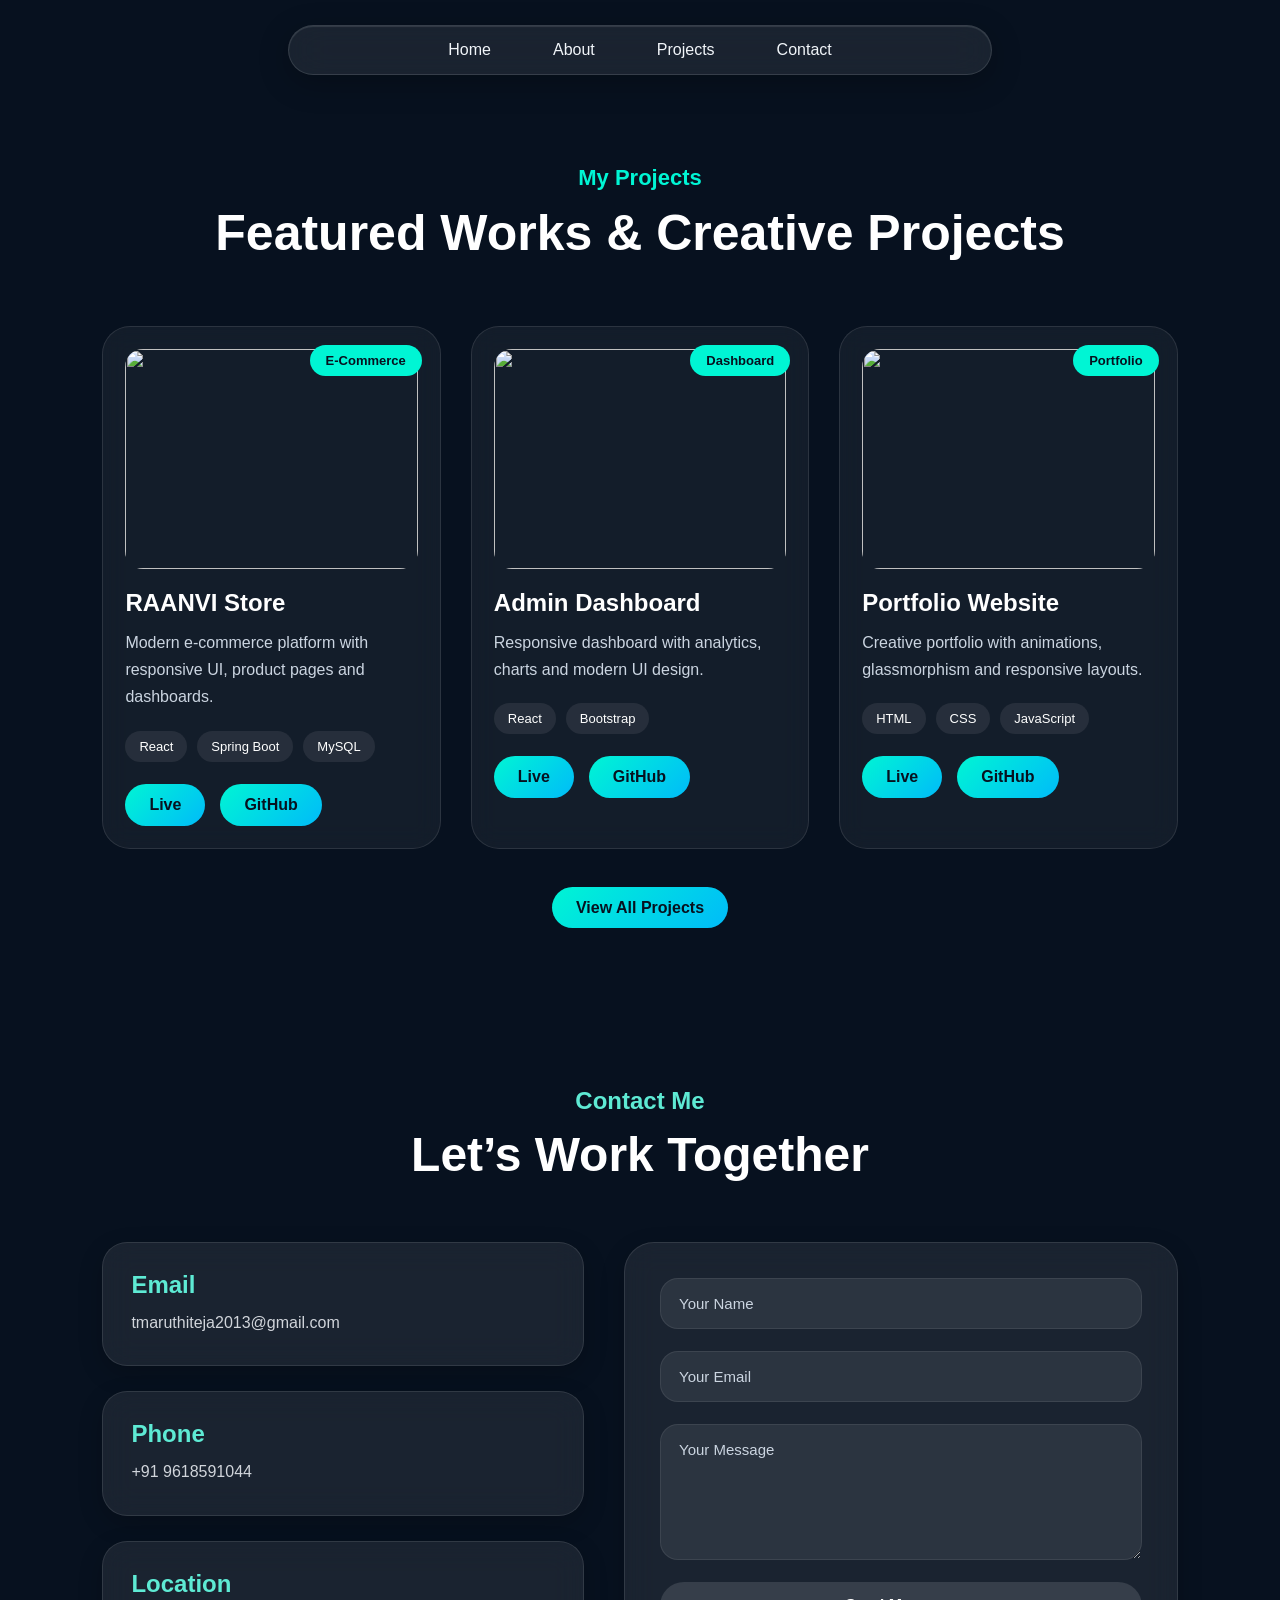
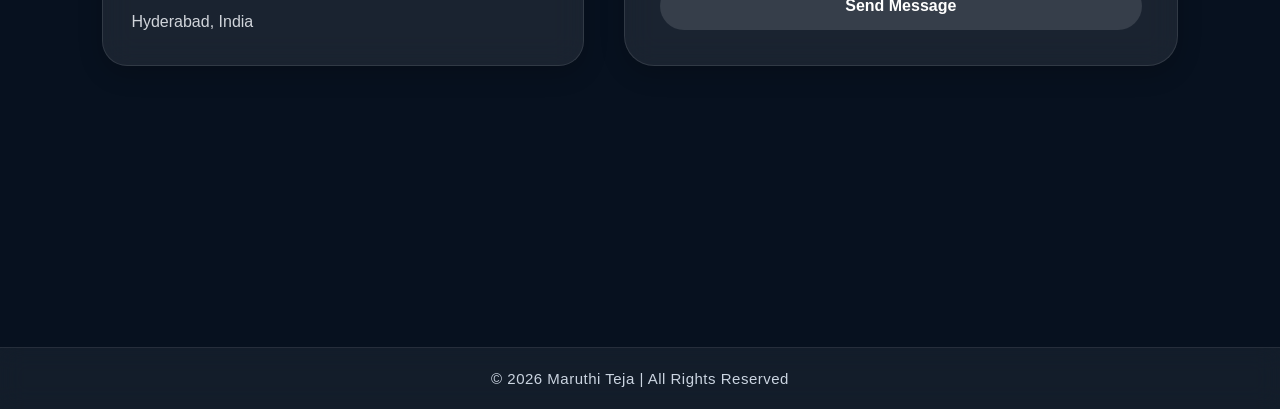
==== projects.html @ 47a4fdb2 "Update latest changes" ====
<!DOCTYPE html>
<html lang="en">
<head>
  <meta charset="UTF-8">
  <meta name="viewport" content="width=device-width, initial-scale=1.0">
  <title>Creative Home Page</title>

<link rel="stylesheet" href="styles/index.css">
 <link rel="stylesheet" href="styles/navbar.css">

<link rel="stylesheet" href="styles/projects.css">
<link rel="stylesheet" href="styles/contact.css">
<link rel="stylesheet" href="styles/footer.css">
 
    <link rel="stylesheet"
    href="https://cdnjs.cloudflare.com/ajax/libs/font-awesome/6.5.1/css/all.min.css">

</head>


<body>

    <header>
        <nav>
          <ul>
            <li><a href="index.html">Home</a></li>

            <li><a href="index.html#about">About</a></li>
            
            <li><a href="projects.html">Projects</a></li>
            
            <li><a href="index.html#contact">Contact</a></li>
          </ul>
        </nav>
      </header>
    
    
      
  
  <!-- ABOUT SECTION -->


<!-- PROJECTS SECTION -->

<section class="projects" id="projects">

  <div class="project-title">

    <h4>My Projects</h4>

    <h2>Featured Works & Creative Projects</h2>

  </div>

  <div class="project-container">

    <!-- PROJECT 1 -->
    <div class="project-card">

      <div class="tag">E-Commerce</div>

      <img src="images/project1.jpg" alt="">

      <h3>RAANVI Store</h3>

      <p>
        Modern e-commerce platform with responsive UI,
        product pages and dashboards.
      </p>

      <div class="tech">
        <span>React</span>
        <span>Spring Boot</span>
        <span>MySQL</span>
      </div>

      <div class="project-btns">
        <a href="#">Live</a>
        <a href="#">GitHub</a>
      </div>

    </div>

    <!-- PROJECT 2 -->
    <div class="project-card">

      <div class="tag">Dashboard</div>

      <img src="images/project2.jpg" alt="">

      <h3>Admin Dashboard</h3>

      <p>
        Responsive dashboard with analytics,
        charts and modern UI design.
      </p>

      <div class="tech">
        <span>React</span>
        <span>Bootstrap</span>
      </div>

      <div class="project-btns">
        <a href="#">Live</a>
        <a href="#">GitHub</a>
      </div>

    </div>

    <!-- PROJECT 3 -->
    <div class="project-card">

      <div class="tag">Portfolio</div>

      <img src="images/project3.jpg" alt="">

      <h3>Portfolio Website</h3>

      <p>
        Creative portfolio with animations,
        glassmorphism and responsive layouts.
      </p>

      <div class="tech">
        <span>HTML</span>
        <span>CSS</span>
        <span>JavaScript</span>
      </div>

      <div class="project-btns">
        <a href="#">Live</a>
        <a href="#">GitHub</a>
      </div>

    </div>

  </div>

  <!-- VIEW ALL BUTTON -->
  <div class="more-btn">
    <a href="projects.html">View All Projects</a>
  </div>

</section>
  <!-- CONTACT SECTION -->

<section class="contact">

    <div class="contact-title">
  
      <h4>Contact Me</h4>
  
      <h2>
        Let’s Work Together
      </h2>
  
    </div>
  
    <div class="contact-container">
  
      <!-- LEFT SIDE -->
  
      <div class="contact-info">
  
        <div class="info-box">
          <h3>Email</h3>
          <p>tmaruthiteja2013@gmail.com</p>
        </div>
  
        <div class="info-box">
          <h3>Phone</h3>
          <p>+91 9618591044</p>
        </div>
  
        <div class="info-box">
          <h3>Location</h3>
          <p>Hyderabad, India</p>
        </div>
  
      </div>
  
      <!-- FORM -->
  
      <form class="contact-form">
  
        <input type="text" placeholder="Your Name" required>
  
        <input type="email" placeholder="Your Email" required>
  
        <textarea rows="6" placeholder="Your Message"></textarea>
  
        <button type="submit">Send Message</button>
  
      </form>
  
    </div>
  
  </section>
  <!-- FOOTER -->

<footer>

    <p>
      © 2026 Maruthi Teja | All Rights Reserved
    </p>
 
  </footer>
</body>
</html>
---- styles/index.css ----
*{
  margin:0;
  padding:0;
  box-sizing:border-box;
  font-family:Poppins,sans-serif;
}

body{
  background:#07111f;
  color:#fff;
  overflow-x:hidden;
}

/* HOME */
.home{
  min-height:100vh;
  display:flex;
  align-items:center;
  justify-content:space-between;
  gap:70px;
  padding:70px 8%;
  position:relative;
}

/* BACKGROUND GLOW */
.home::before,
.home::after{
  content:'';
  position:absolute;
  border-radius:50%;
  filter:blur(120px);
  z-index:-1;
}

.home::before{
  width:260px;
  height:260px;
  background:#00f5d4;
  top:0;
  left:0;
  opacity:.25;
}

.home::after{
  width:300px;
  height:300px;
  background:#00bbf9;
  right:0;
  bottom:0;
  opacity:.2;
}

/* CONTENT */
.content{
  flex:1;
  animation:left 1s ease;
}

.content h3{
  color:#00f5d4;
  font-size:24px;
  margin-bottom:10px;
  letter-spacing:2px;
}

.content h1{
  font-size:78px;
  line-height:1;
  margin-bottom:15px;
}

.content h2{
  font-size:34px;
  color:#8ec5ff;
  margin-bottom:22px;
}

.content p{
  max-width:560px;
  color:#cbd5e1;
  line-height:1.9;
  margin-bottom:35px;
}

/* DETAILS */
.details{
  display:grid;
  grid-template-columns:repeat(2,1fr);
  gap:18px;
  max-width:600px;
  margin-bottom:35px;
}

.box{
  padding:20px;
  border-radius:22px;
  background:rgba(255,255,255,.06);
  border:1px solid rgba(255,255,255,.1);
  backdrop-filter:blur(14px);
  transition:.4s;
  animation:up 1s ease;
}

.box:hover{
  transform:translateY(-8px) scale(1.03);
  box-shadow:0 12px 30px rgba(0,245,212,.18);
}

.box h4{
  color:#00f5d4;
  margin-bottom:8px;
  font-size:18px;
}

.box span{
  color:#d1d5db;
  font-size:14px;
  line-height:1.7;
}

/* BUTTONS */
.buttons{
  display:flex;
  gap:20px;
  margin-bottom:35px;
}

.buttons a{
  text-decoration:none;
  padding:14px 32px;
  border-radius:50px;
  font-weight:600;
  transition:.4s;
}

.buttons a:first-child{
  background:linear-gradient(135deg,#00f5d4,#00bbf9);
  color:#07111f;
}

.buttons a:last-child{
  border:1px solid rgba(255,255,255,.2);
  color:#fff;
  background:rgba(255,255,255,.05);
}

.buttons a:hover{
  transform:translateY(-6px) scale(1.05);
  box-shadow:0 12px 25px rgba(0,245,212,.25);
}

/* SOCIALS */
.socials{
  display:flex;
  gap:16px;
}

.socials a{
  width:52px;
  height:52px;
  border-radius:50%;
  display:flex;
  align-items:center;
  justify-content:center;
  text-decoration:none;
  color:#fff;
  font-size:18px;
  background:rgba(255,255,255,.06);
  border:1px solid rgba(255,255,255,.1);
  transition:.4s;
}

.socials a:hover{
  background:#00f5d4;
  color:#07111f;
  transform:translateY(-6px) rotate(8deg);
}

/* IMAGE */
.image{
  flex:1;
  display:flex;
  justify-content:center;
  align-items:center;
  position:relative;
  animation:right 1s ease;
}

.image::before{
  content:'';
  position:absolute;
  width:420px;
  height:420px;
  background:linear-gradient(135deg,#00f5d4,#00bbf9);
  border-radius:50%;
  filter:blur(90px);
  opacity:.25;
  animation:pulse 4s infinite;
}

.image img{
  width:380px;
  height:380px;
  object-fit:cover;
  border-radius:50%;
  position:relative;
  z-index:1;

  padding:10px;
  border:5px solid rgba(255,255,255,.12);

  background:rgba(255,255,255,.05);
  backdrop-filter:blur(12px);

  box-shadow:
  0 0 25px rgba(0,245,212,.25),
  0 0 60px rgba(0,187,249,.18);

  animation:float 4s ease-in-out infinite;
}


/* ANIMATIONS */
@keyframes float{
  50%{
    transform:translateY(-18px);
  }
}

@keyframes pulse{
  50%{
    transform:scale(1.08);
  }
}

@keyframes left{
  from{
    opacity:0;
    transform:translateX(-60px);
  }
  to{
    opacity:1;
    transform:translateX(0);
  }
}

@keyframes right{
  from{
    opacity:0;
    transform:translateX(60px);
  }
  to{
    opacity:1;
    transform:translateX(0);
  }
}

@keyframes up{
  from{
    opacity:0;
    transform:translateY(30px);
  }
  to{
    opacity:1;
    transform:translateY(0);
  }
}

/* MOBILE */
@media(max-width:900px){

  .home{
    flex-direction:column-reverse;
    text-align:center;
    padding:50px 6%;
    gap:40px;
  }

  .content h1{
    font-size:50px;
  }

  .content h2{
    font-size:26px;
  }

  .content p{
    max-width:100%;
  }

  .details{
    grid-template-columns:1fr;
    margin:auto auto 35px;
  }

  .buttons,
  .socials{
    justify-content:center;
  }

  .image img{
    width:260px;
    height:260px;
  }

  .image::before{
    width:260px;
    height:260px;
  }
}
---- styles/navbar.css ----
/* styles/navbar.css */

header{
    width:55%;
    margin:25px auto 0;
    padding:15px 25px;
    border-radius:50px;
  
    background:rgba(255,255,255,0.08);
    backdrop-filter:blur(18px);
  
    border:1px solid rgba(255,255,255,0.12);
  
    box-shadow:
    0 8px 30px rgba(0,0,0,.25),
    inset 0 1px 1px rgba(255,255,255,.12);
  
    animation:topFade 1s ease;
  
    /* STICKY */
    position:sticky;
    top:15px;
    z-index:1000;
  }
  
  /* NAVBAR */
  
  nav ul{
    display:flex;
    justify-content:center;
    align-items:center;
    gap:18px;
    list-style:none;
    flex-wrap:nowrap;
  }
  
  nav ul li a{
    text-decoration:none;
    color:#f1f5f9;
    padding:10px 22px;
    border-radius:30px;
    font-size:16px;
    font-weight:500;
    position:relative;
    transition:.4s;
  }
  
  /* MIRROR HOVER */
  
  nav ul li a:hover{
    background:rgba(255,255,255,0.12);
    backdrop-filter:blur(10px);
    color:#5eead4;
    transform:translateY(-3px);
  
    box-shadow:
    0 5px 15px rgba(94,234,212,.18),
    inset 0 1px 1px rgba(255,255,255,.12);
  }
  
  /* SMOOTH ENTRY */
  
  @keyframes topFade{
    from{
      opacity:0;
      transform:translateY(-35px);
    }
    to{
      opacity:1;
      transform:translateY(0);
    }
  }
  
  /* MOBILE */
  
  @media(max-width:900px){
  
    header{
      width:95%;
      padding:12px 10px;
      top:10px;
    }
  
    nav ul{
      gap:6px;
    }
  
    nav ul li a{
      padding:8px 10px;
      font-size:13px;
    }
  
  }
---- styles/projects.css ----
.projects{
  padding:90px 8%;
}

.project-title{
  text-align:center;
  margin-bottom:60px;
}

.project-title h4{
  color:#00f5d4;
  font-size:22px;
  margin-bottom:10px;
}

.project-title h2{
  font-size:50px;
  line-height:1.3;
}

/* GRID */

.project-container{
  display:grid;
  grid-template-columns:repeat(auto-fit,minmax(320px,1fr));
  gap:30px;
}

/* CARD */

.project-card{
  background:rgba(255,255,255,.05);
  border:1px solid rgba(255,255,255,.1);
  border-radius:28px;
  overflow:hidden;
  padding:22px;
  backdrop-filter:blur(12px);
  transition:.4s;
  position:relative;
}

.project-card:hover{
  transform:translateY(-10px);
  box-shadow:0 15px 35px rgba(0,245,212,.15);
}

.project-card img{
  width:100%;
  height:220px;
  object-fit:cover;
  border-radius:18px;
  margin-bottom:20px;
}

.project-card h3{
  font-size:24px;
  margin-bottom:12px;
}

.project-card p{
  color:#cbd5e1;
  line-height:1.7;
  margin-bottom:20px;
}

/* TAG */

.tag{
  position:absolute;
  top:18px;
  right:18px;
  background:#00f5d4;
  color:#07111f;
  padding:8px 16px;
  border-radius:30px;
  font-size:13px;
  font-weight:600;
}

/* TECH */

.tech{
  display:flex;
  flex-wrap:wrap;
  gap:10px;
  margin-bottom:22px;
}

.tech span{
  padding:8px 14px;
  border-radius:30px;
  background:rgba(255,255,255,.08);
  font-size:13px;
}

/* BUTTONS */

.project-btns{
  display:flex;
  gap:15px;
}

.project-btns a,
.more-btn a{
  text-decoration:none;
  color:#07111f;
  background:linear-gradient(135deg,#00f5d4,#00bbf9);
  padding:12px 24px;
  border-radius:35px;
  font-weight:600;
  transition:.4s;
}

.project-btns a:hover,
.more-btn a:hover{
  transform:translateY(-5px);
}

.more-btn{
  text-align:center;
  margin-top:50px;
}

/* MOBILE */

@media(max-width:900px){

  .projects{
    padding:70px 6%;
  }

  .project-title h2{
    font-size:34px;
  }

  .project-container{
    grid-template-columns:1fr;
  }

}
---- styles/contact.css ----
/* CONTACT SECTION */

.contact{
    width:100%;
    min-height:100vh;
    padding:80px 8%;
    
  }
  
  /* TITLE */
  
  .contact-title{
    text-align:center;
    margin-bottom:60px;
  }
  
  .contact-title h4{
    color:#5eead4;
    font-size:24px;
    margin-bottom:12px;
  }
  
  .contact-title h2{
    font-size:48px;
  }
  
  /* CONTAINER */
  
  .contact-container{
    display:flex;
    justify-content:space-between;
    align-items:flex-start;
    gap:40px;
    flex-wrap:wrap;
  }
  
  /* LEFT SIDE */
  
  .contact-info{
    flex:1;
    display:flex;
    flex-direction:column;
    gap:25px;
  }
  
  .info-box{
    padding:28px;
    border-radius:25px;
  
    background:rgba(255,255,255,0.08);
    backdrop-filter:blur(15px);
  
    border:1px solid rgba(255,255,255,0.1);
  
    box-shadow:0 8px 25px rgba(0,0,0,.2);
  
    transition:.4s;
  }
  
  .info-box:hover{
    transform:translateY(-8px);
    background:rgba(255,255,255,0.12);
  }
  
  .info-box h3{
    color:#5eead4;
    font-size:24px;
    margin-bottom:10px;
  }
  
  .info-box p{
    color:#d1d5db;
    line-height:1.8;
  }
  
  /* FORM */
  
  .contact-form{
    flex:1;
    padding:35px;
    border-radius:30px;
  
    background:rgba(255,255,255,0.08);
    backdrop-filter:blur(15px);
  
    border:1px solid rgba(255,255,255,0.1);
  
    box-shadow:0 8px 25px rgba(0,0,0,.2);
  
    display:flex;
    flex-direction:column;
    gap:22px;
  }
  
  .contact-form input,
  .contact-form textarea{
    width:100%;
    padding:16px 18px;
    border:none;
    outline:none;
    border-radius:18px;
  
    background:rgba(255,255,255,0.08);
    color:white;
  
    border:1px solid rgba(255,255,255,0.08);
  
    font-size:15px;
  }
  
  .contact-form input::placeholder,
  .contact-form textarea::placeholder{
    color:#cbd5e1;
  }
  
  .contact-form button{
    border:none;
    outline:none;
    padding:15px;
    border-radius:40px;
    cursor:pointer;
  
    background:rgba(255,255,255,0.12);
    color:white;
  
    font-size:16px;
    font-weight:600;
  
    transition:.4s;
  }
  
  .contact-form button:hover{
    transform:translateY(-5px);
    background:rgba(255,255,255,0.2);
    box-shadow:0 10px 20px rgba(94,234,212,.2);
  }
  
  /* MOBILE */
  
  @media(max-width:900px){
  
    .contact{
      padding:70px 6%;
    }
  
    .contact-title h2{
      font-size:34px;
    }
  
    .contact-container{
      flex-direction:column;
    }
  
    .contact-form{
      width:100%;
    }
  
  }
---- styles/footer.css ----
footer{
  width:100%;
  padding:22px 10px;
  text-align:center;

  background:rgba(255,255,255,0.05);
  backdrop-filter:blur(12px);

  border-top:1px solid rgba(255,255,255,0.08);

  margin-top:40px;
}

footer p{
  color:#cbd5e1;
  font-size:15px;
  letter-spacing:.5px;
}

/* MOBILE */

@media(max-width:768px){

  footer{
    padding:18px 8px;
  }

  footer p{
    font-size:13px;
  }

}
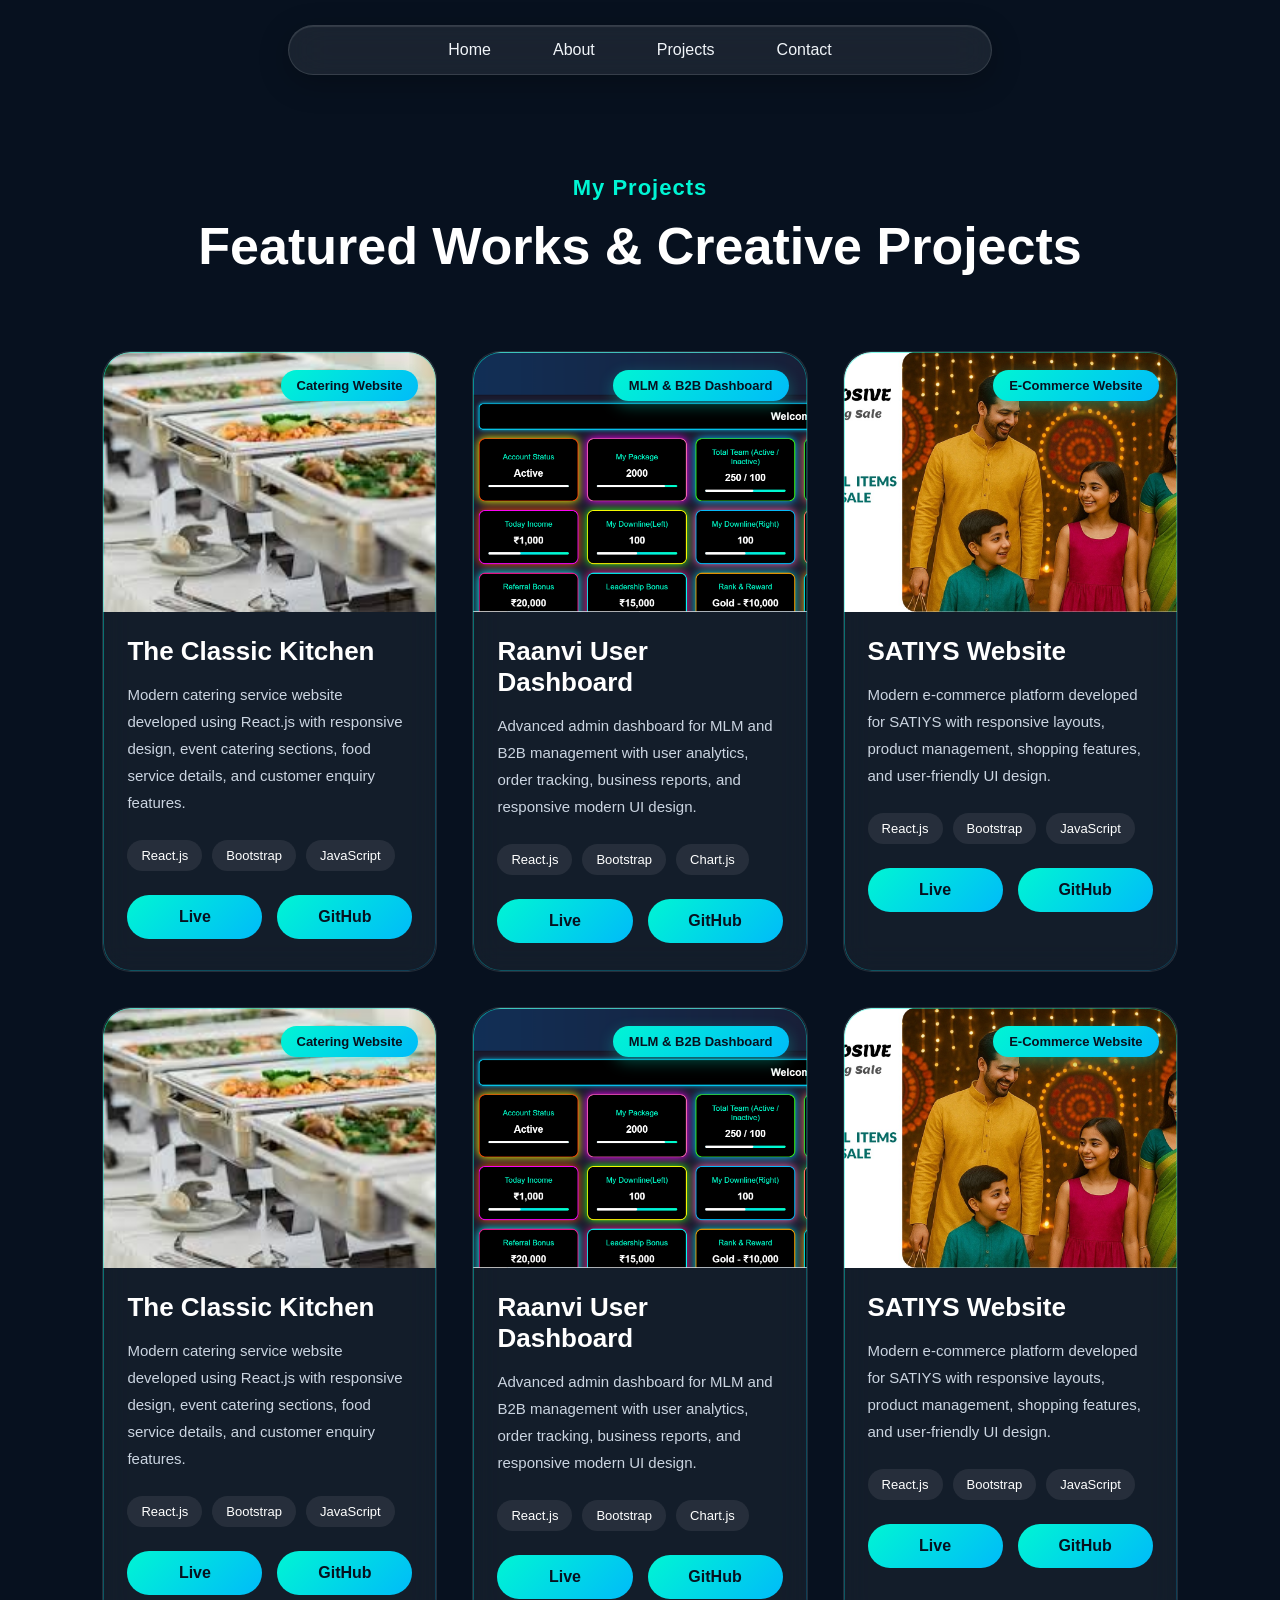
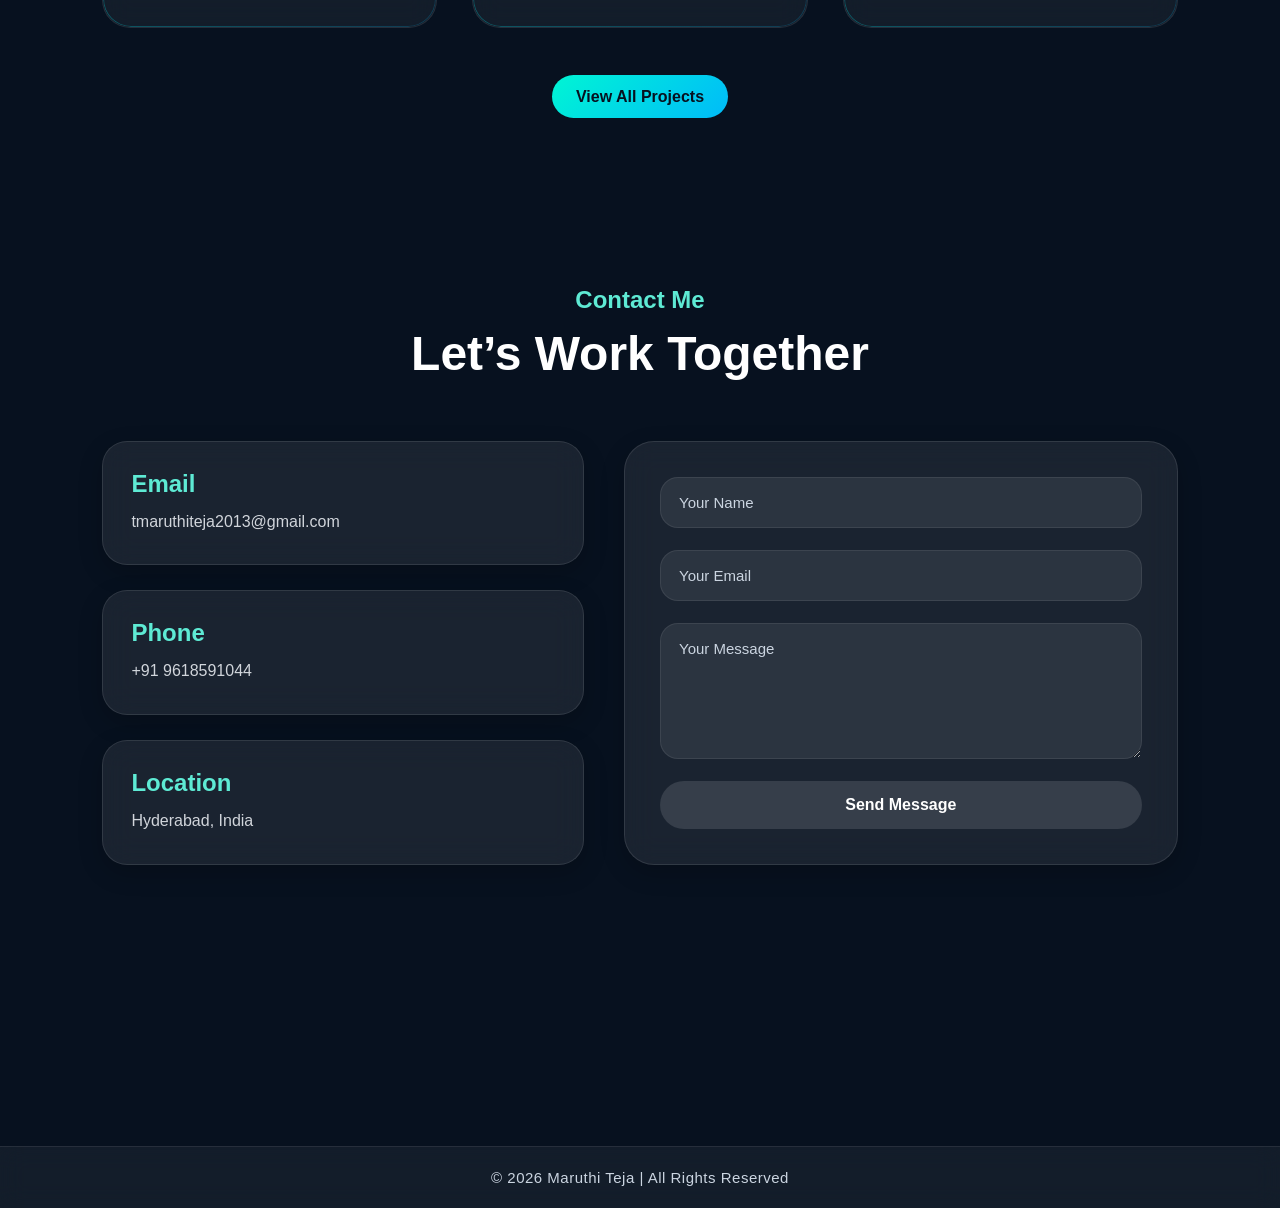
==== commit 9149df2e: "Update latest changes" ====
--- a/projects.html
+++ b/projects.html
@@ -14,7 +14,24 @@
  
     <link rel="stylesheet"
     href="https://cdnjs.cloudflare.com/ajax/libs/font-awesome/6.5.1/css/all.min.css">
-
+    <script>
+      function sendToWhatsApp(e){
+        e.preventDefault();
+      
+        let name = document.getElementById("name").value;
+        let email = document.getElementById("email").value;
+        let message = document.getElementById("message").value;
+      
+        let phoneNumber = "919618591044";
+      
+        let url = "https://wa.me/" + phoneNumber + "?text="
+        + "Name: " + encodeURIComponent(name) + "%0a"
+        + "Email: " + encodeURIComponent(email) + "%0a"
+        + "Message: " + encodeURIComponent(message);
+      
+        window.open(url, "_blank");
+      }
+      </script>
 </head>
 
 
@@ -55,84 +72,171 @@
   <div class="project-container">
 
     <!-- PROJECT 1 -->
-    <div class="project-card">
-
-      <div class="tag">E-Commerce</div>
-
-      <img src="images/project1.jpg" alt="">
-
-      <h3>RAANVI Store</h3>
-
-      <p>
-        Modern e-commerce platform with responsive UI,
-        product pages and dashboards.
-      </p>
-
-      <div class="tech">
-        <span>React</span>
-        <span>Spring Boot</span>
-        <span>MySQL</span>
-      </div>
-
-      <div class="project-btns">
-        <a href="#">Live</a>
-        <a href="#">GitHub</a>
-      </div>
-
-    </div>
+<div class="project-card">
+
+  <div class="tag">Catering Website</div>
+
+  <img src="images/catering.jfif" alt="The Classic Kitchen Website">
+
+  <h3>The Classic Kitchen</h3>
+
+  <p>
+    Modern catering service website developed using React.js
+    with responsive design, event catering sections,
+    food service details, and customer enquiry features.
+  </p>
+
+  <div class="tech">
+    <span>React.js</span>
+    <span>Bootstrap</span>
+    <span>JavaScript</span>
+  </div>
+
+  <div class="project-btns">
+    <a href="https://tckitchen.in" target="_blank">Live</a>
+    <a href="https://github.com/tejagithub-02/classic-kitchen">GitHub</a>
+  </div>
+
+</div>
 
     <!-- PROJECT 2 -->
     <div class="project-card">
 
-      <div class="tag">Dashboard</div>
-
-      <img src="images/project2.jpg" alt="">
-
-      <h3>Admin Dashboard</h3>
-
+      <div class="tag">MLM & B2B Dashboard</div>
+    
+      <img src="images/raanvi.png" alt="Raanvi User Dashboard">
+    
+      <h3>Raanvi User Dashboard</h3>
+    
       <p>
-        Responsive dashboard with analytics,
-        charts and modern UI design.
+        Advanced admin dashboard for MLM and B2B management
+        with user analytics, order tracking, business reports,
+        and responsive modern UI design.
       </p>
-
+    
       <div class="tech">
-        <span>React</span>
+        <span>React.js</span>
         <span>Bootstrap</span>
-      </div>
-
+        <span>Chart.js</span>
+      </div>
+    
       <div class="project-btns">
-        <a href="#">Live</a>
-        <a href="#">GitHub</a>
-      </div>
-
+        <a href="https://raanvi-user.vercel.app/" target="_blank">Live</a>
+        <a href="https://github.com/tejagithub-02/raanvi-user">GitHub</a>
+      </div>
+    
     </div>
 
     <!-- PROJECT 3 -->
     <div class="project-card">
 
-      <div class="tag">Portfolio</div>
-
-      <img src="images/project3.jpg" alt="">
-
-      <h3>Portfolio Website</h3>
-
+      <div class="tag">E-Commerce Website</div>
+    
+      <img src="images/satiys.jpg" alt="SATIYS E-Commerce Website">
+    
+      <h3>SATIYS Website</h3>
+    
       <p>
-        Creative portfolio with animations,
-        glassmorphism and responsive layouts.
+        Modern e-commerce platform developed for SATIYS
+        with responsive layouts, product management,
+        shopping features, and user-friendly UI design.
       </p>
-
+    
       <div class="tech">
-        <span>HTML</span>
-        <span>CSS</span>
+        <span>React.js</span>
+        <span>Bootstrap</span>
         <span>JavaScript</span>
       </div>
-
+    
       <div class="project-btns">
-        <a href="#">Live</a>
-        <a href="#">GitHub</a>
-      </div>
-
-    </div>
+        <a href="https://satiys-landing.vercel.app/" target="_blank">Live</a>
+        <a href="https://github.com/tejagithub-02/satiys-landing">GitHub</a>
+      </div>
+    
+    </div>
+
+    <div class="project-card">
+
+      <div class="tag">Catering Website</div>
+    
+      <img src="images/catering.jfif" alt="The Classic Kitchen Website">
+    
+      <h3>The Classic Kitchen</h3>
+    
+      <p>
+        Modern catering service website developed using React.js
+        with responsive design, event catering sections,
+        food service details, and customer enquiry features.
+      </p>
+    
+      <div class="tech">
+        <span>React.js</span>
+        <span>Bootstrap</span>
+        <span>JavaScript</span>
+      </div>
+    
+      <div class="project-btns">
+        <a href="https://tckitchen.in" target="_blank">Live</a>
+        <a href="https://github.com/tejagithub-02/classic-kitchen">GitHub</a>
+      </div>
+    
+    </div>
+    
+        <!-- PROJECT 2 -->
+        <div class="project-card">
+    
+          <div class="tag">MLM & B2B Dashboard</div>
+        
+          <img src="images/raanvi.png" alt="Raanvi User Dashboard">
+        
+          <h3>Raanvi User Dashboard</h3>
+        
+          <p>
+            Advanced admin dashboard for MLM and B2B management
+            with user analytics, order tracking, business reports,
+            and responsive modern UI design.
+          </p>
+        
+          <div class="tech">
+            <span>React.js</span>
+            <span>Bootstrap</span>
+            <span>Chart.js</span>
+          </div>
+        
+          <div class="project-btns">
+            <a href="https://raanvi-user.vercel.app/" target="_blank">Live</a>
+            <a href="https://github.com/tejagithub-02/raanvi-user">GitHub</a>
+          </div>
+        
+        </div>
+    
+        <!-- PROJECT 3 -->
+        <div class="project-card">
+    
+          <div class="tag">E-Commerce Website</div>
+        
+          <img src="images/satiys.jpg" alt="SATIYS E-Commerce Website">
+        
+          <h3>SATIYS Website</h3>
+        
+          <p>
+            Modern e-commerce platform developed for SATIYS
+            with responsive layouts, product management,
+            shopping features, and user-friendly UI design.
+          </p>
+        
+          <div class="tech">
+            <span>React.js</span>
+            <span>Bootstrap</span>
+            <span>JavaScript</span>
+          </div>
+        
+          <div class="project-btns">
+            <a href="https://satiys-landing.vercel.app/" target="_blank">Live</a>
+            <a href="https://github.com/tejagithub-02/satiys-landing">GitHub</a>
+          </div>
+        
+        </div>
 
   </div>
 
@@ -181,17 +285,19 @@
   
       <!-- FORM -->
   
-      <form class="contact-form">
-  
-        <input type="text" placeholder="Your Name" required>
-  
-        <input type="email" placeholder="Your Email" required>
-  
-        <textarea rows="6" placeholder="Your Message"></textarea>
-  
+      <form class="contact-form" onsubmit="sendToWhatsApp(event)">
+
+        <input type="text" id="name" placeholder="Your Name" required>
+      
+        <input type="email" id="email" placeholder="Your Email" required>
+      
+        <textarea rows="6" id="message" placeholder="Your Message"></textarea>
+      
         <button type="submit">Send Message</button>
-  
+      
       </form>
+      
+    
   
     </div>
   
--- a/styles/projects.css
+++ b/styles/projects.css
@@ -1,140 +1,309 @@
+/* =========================
+   PROJECT SECTION
+========================= */
+
 .projects{
-  padding:90px 8%;
-}
+  padding: 100px 8%;
+  background: #07111f;
+  position: relative;
+  overflow: hidden;
+}
+
+/* TITLE */
 
 .project-title{
-  text-align:center;
-  margin-bottom:60px;
+  text-align: center;
+  margin-bottom: 70px;
 }
 
 .project-title h4{
-  color:#00f5d4;
-  font-size:22px;
-  margin-bottom:10px;
+  color: #00f5d4;
+  font-size: 22px;
+  margin-bottom: 12px;
+  letter-spacing: 1px;
 }
 
 .project-title h2{
-  font-size:50px;
-  line-height:1.3;
+  font-size: 52px;
+  line-height: 1.3;
+  color: #fff;
+  font-weight: 700;
 }
 
 /* GRID */
 
 .project-container{
-  display:grid;
-  grid-template-columns:repeat(auto-fit,minmax(320px,1fr));
-  gap:30px;
-}
-
-/* CARD */
+  display: grid;
+  grid-template-columns: repeat(auto-fit,minmax(320px,1fr));
+  gap: 35px;
+}
+
+/* =========================
+   PROJECT CARD
+========================= */
 
 .project-card{
-  background:rgba(255,255,255,.05);
-  border:1px solid rgba(255,255,255,.1);
-  border-radius:28px;
-  overflow:hidden;
-  padding:22px;
-  backdrop-filter:blur(12px);
-  transition:.4s;
-  position:relative;
-}
+  background: rgba(255,255,255,.05);
+  border: 1px solid rgba(255,255,255,.08);
+  border-radius: 28px;
+  overflow: hidden;
+  padding: 0;
+  backdrop-filter: blur(14px);
+  transition: .5s ease;
+  position: relative;
+  animation: fadeUp 1s ease;
+}
+
+/* GLOW BORDER */
+
+.project-card::before{
+  content: "";
+  position: absolute;
+  inset: 0;
+  border-radius: 28px;
+  padding: 1px;
+  background: linear-gradient(
+    135deg,
+    rgba(0,245,212,.5),
+    rgba(0,187,249,.2)
+  );
+
+  -webkit-mask:
+      linear-gradient(#fff 0 0) content-box,
+      linear-gradient(#fff 0 0);
+
+  -webkit-mask-composite: xor;
+          mask-composite: exclude;
+
+  pointer-events: none;
+}
+
+/* HOVER */
 
 .project-card:hover{
-  transform:translateY(-10px);
-  box-shadow:0 15px 35px rgba(0,245,212,.15);
-}
+  transform: translateY(-12px);
+  box-shadow: 0 18px 40px rgba(0,245,212,.18);
+}
+
+/* =========================
+   IMAGE
+========================= */
 
 .project-card img{
-  width:100%;
-  height:220px;
-  object-fit:cover;
-  border-radius:18px;
-  margin-bottom:20px;
+  width: 100%;
+  height: 260px;
+  object-fit: cover;
+  border-radius: 28px 28px 0 0;
+  transition: .6s ease;
+  display: block;
+}
+
+.project-card:hover img{
+  transform: scale(1.06);
+}
+
+/* =========================
+   CONTENT
+========================= */
+
+.project-card h3,
+.project-card p,
+.tech,
+.project-btns{
+  padding-left: 24px;
+  padding-right: 24px;
 }
 
 .project-card h3{
-  font-size:24px;
-  margin-bottom:12px;
+  font-size: 26px;
+  margin-top: 24px;
+  margin-bottom: 14px;
+  color: #fff;
+  font-weight: 700;
 }
 
 .project-card p{
-  color:#cbd5e1;
-  line-height:1.7;
-  margin-bottom:20px;
-}
-
-/* TAG */
+  color: #cbd5e1;
+  line-height: 1.8;
+  margin-bottom: 24px;
+  font-size: 15px;
+}
+
+/* =========================
+   TAG
+========================= */
 
 .tag{
-  position:absolute;
-  top:18px;
-  right:18px;
-  background:#00f5d4;
-  color:#07111f;
-  padding:8px 16px;
-  border-radius:30px;
-  font-size:13px;
-  font-weight:600;
-}
-
-/* TECH */
+  position: absolute;
+  top: 18px;
+  right: 18px;
+  background: linear-gradient(135deg,#00f5d4,#00bbf9);
+  color: #07111f;
+  padding: 8px 16px;
+  border-radius: 30px;
+  font-size: 13px;
+  font-weight: 700;
+  z-index: 10;
+  box-shadow: 0 5px 15px rgba(0,245,212,.3);
+}
+
+/* =========================
+   TECH STACK
+========================= */
 
 .tech{
-  display:flex;
-  flex-wrap:wrap;
-  gap:10px;
-  margin-bottom:22px;
+  display: flex;
+  flex-wrap: wrap;
+  gap: 10px;
+  margin-bottom: 24px;
 }
 
 .tech span{
-  padding:8px 14px;
-  border-radius:30px;
-  background:rgba(255,255,255,.08);
-  font-size:13px;
-}
-
-/* BUTTONS */
+  padding: 8px 14px;
+  border-radius: 30px;
+  background: rgba(255,255,255,.08);
+  color: #fff;
+  font-size: 13px;
+  transition: .3s;
+}
+
+.tech span:hover{
+  background: #00f5d4;
+  color: #07111f;
+  transform: translateY(-3px);
+}
+
+/* =========================
+   BUTTONS
+========================= */
 
 .project-btns{
-  display:flex;
-  gap:15px;
+  display: flex;
+  gap: 15px;
+  padding-bottom: 28px;
 }
 
 .project-btns a,
 .more-btn a{
-  text-decoration:none;
-  color:#07111f;
-  background:linear-gradient(135deg,#00f5d4,#00bbf9);
-  padding:12px 24px;
-  border-radius:35px;
-  font-weight:600;
-  transition:.4s;
-}
+  text-decoration: none;
+  color: #07111f;
+  background: linear-gradient(135deg,#00f5d4,#00bbf9);
+  padding: 13px 24px;
+  border-radius: 35px;
+  font-weight: 700;
+  transition: .4s;
+  text-align: center;
+}
+
+/* BUTTON FLEX */
+
+.project-btns a{
+  flex: 1;
+}
+
+/* HOVER */
 
 .project-btns a:hover,
 .more-btn a:hover{
-  transform:translateY(-5px);
-}
+  transform: translateY(-5px);
+  box-shadow: 0 10px 25px rgba(0,245,212,.35);
+}
+
+/* =========================
+   VIEW ALL BUTTON
+========================= */
 
 .more-btn{
-  text-align:center;
-  margin-top:50px;
-}
-
-/* MOBILE */
+  text-align: center;
+  margin-top: 60px;
+}
+
+/* =========================
+   ANIMATION
+========================= */
+
+@keyframes fadeUp{
+
+  from{
+    opacity: 0;
+    transform: translateY(50px);
+  }
+
+  to{
+    opacity: 1;
+    transform: translateY(0);
+  }
+
+}
+
+/* =========================
+   LARGE SCREENS
+========================= */
+
+@media(min-width:1400px){
+
+  .project-container{
+    grid-template-columns: repeat(3,1fr);
+  }
+
+  .project-card img{
+    height: 320px;
+  }
+
+}
+
+/* =========================
+   TABLET
+========================= */
 
 @media(max-width:900px){
 
   .projects{
-    padding:70px 6%;
+    padding: 70px 6%;
   }
 
   .project-title h2{
-    font-size:34px;
+    font-size: 34px;
   }
 
   .project-container{
-    grid-template-columns:1fr;
+    grid-template-columns: 1fr;
+  }
+
+  .project-card img{
+    height: 240px;
+  }
+
+}
+
+/* =========================
+   MOBILE
+========================= */
+
+@media(max-width:600px){
+
+  .projects{
+    padding: 60px 5%;
+  }
+
+  .project-title h4{
+    font-size: 18px;
+  }
+
+  .project-title h2{
+    font-size: 28px;
+  }
+
+  .project-card img{
+    height: 210px;
+  }
+
+  .project-card h3{
+    font-size: 22px;
+  }
+
+  .project-btns{
+    flex-direction: column;
   }
 
 }
--- a/styles/contact.css
+++ b/styles/contact.css
@@ -155,4 +155,6 @@
       width:100%;
     }
   
-  }+  }
+
+  
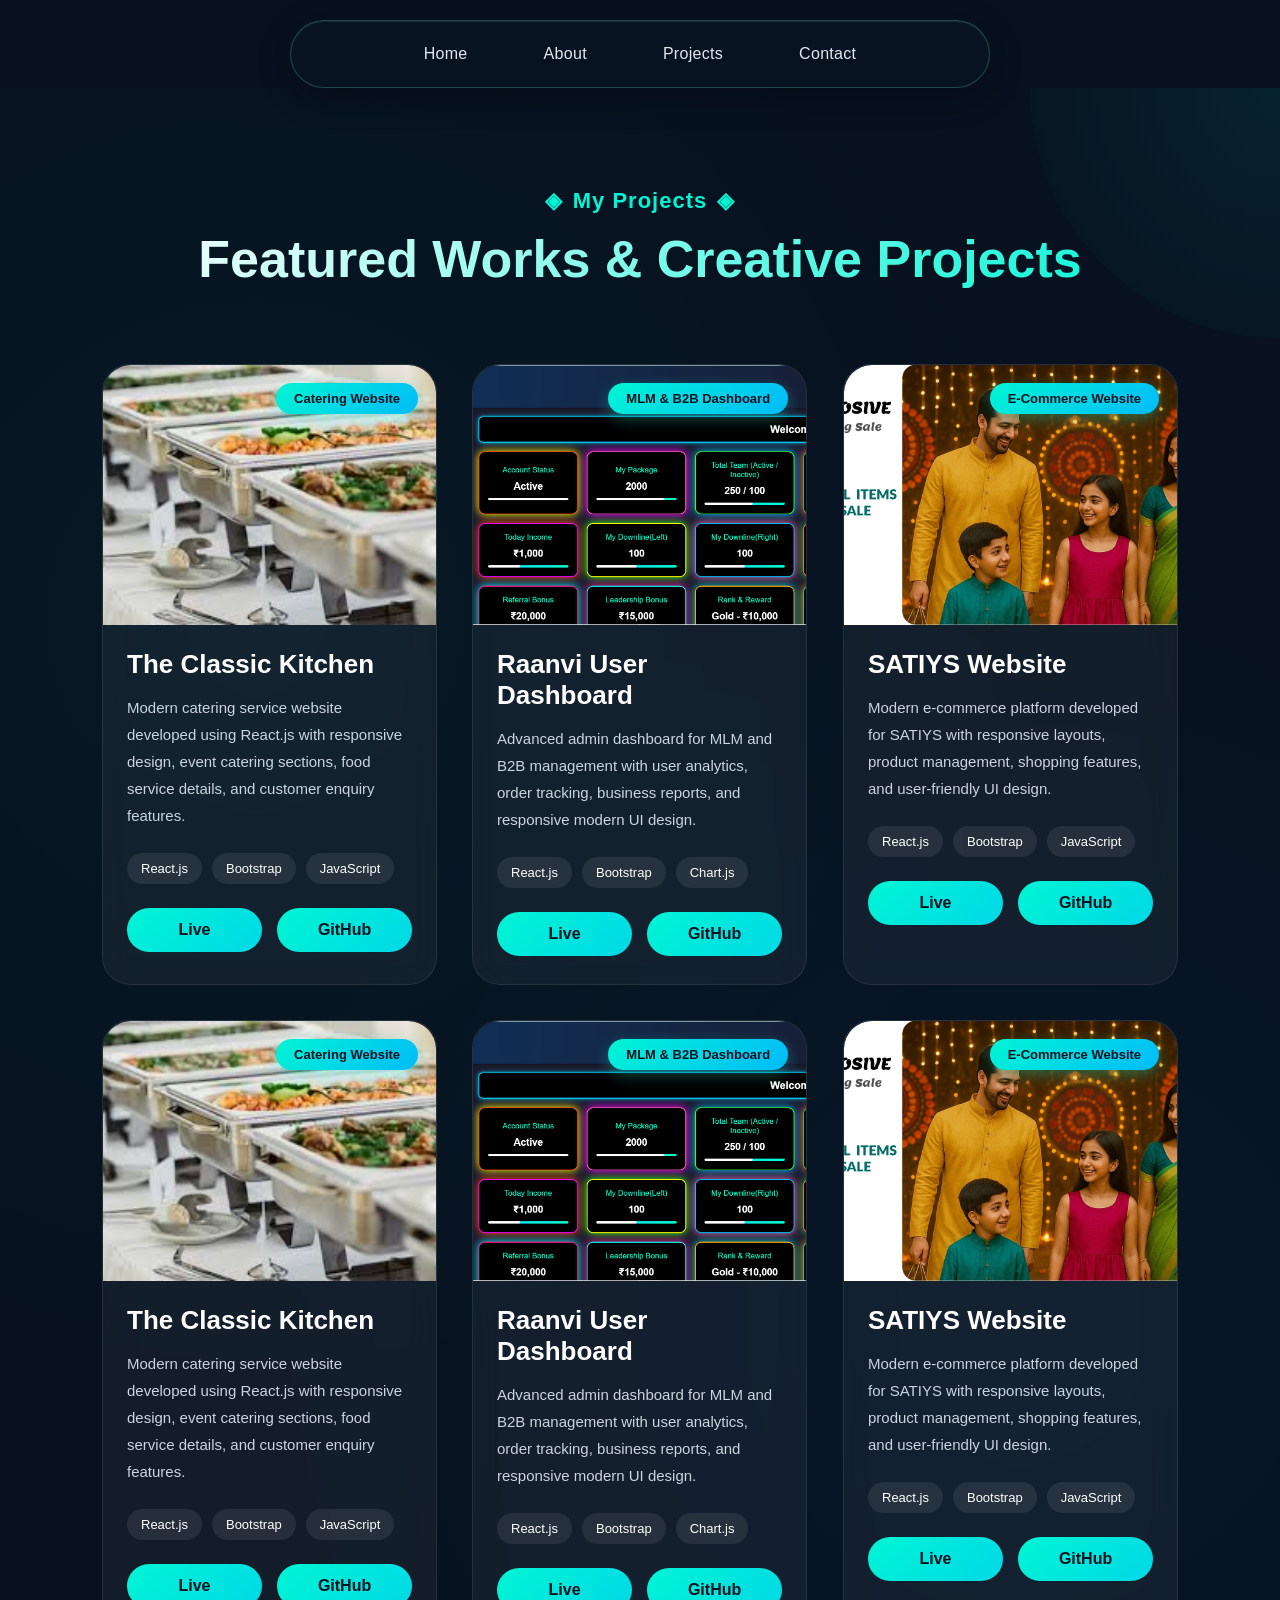
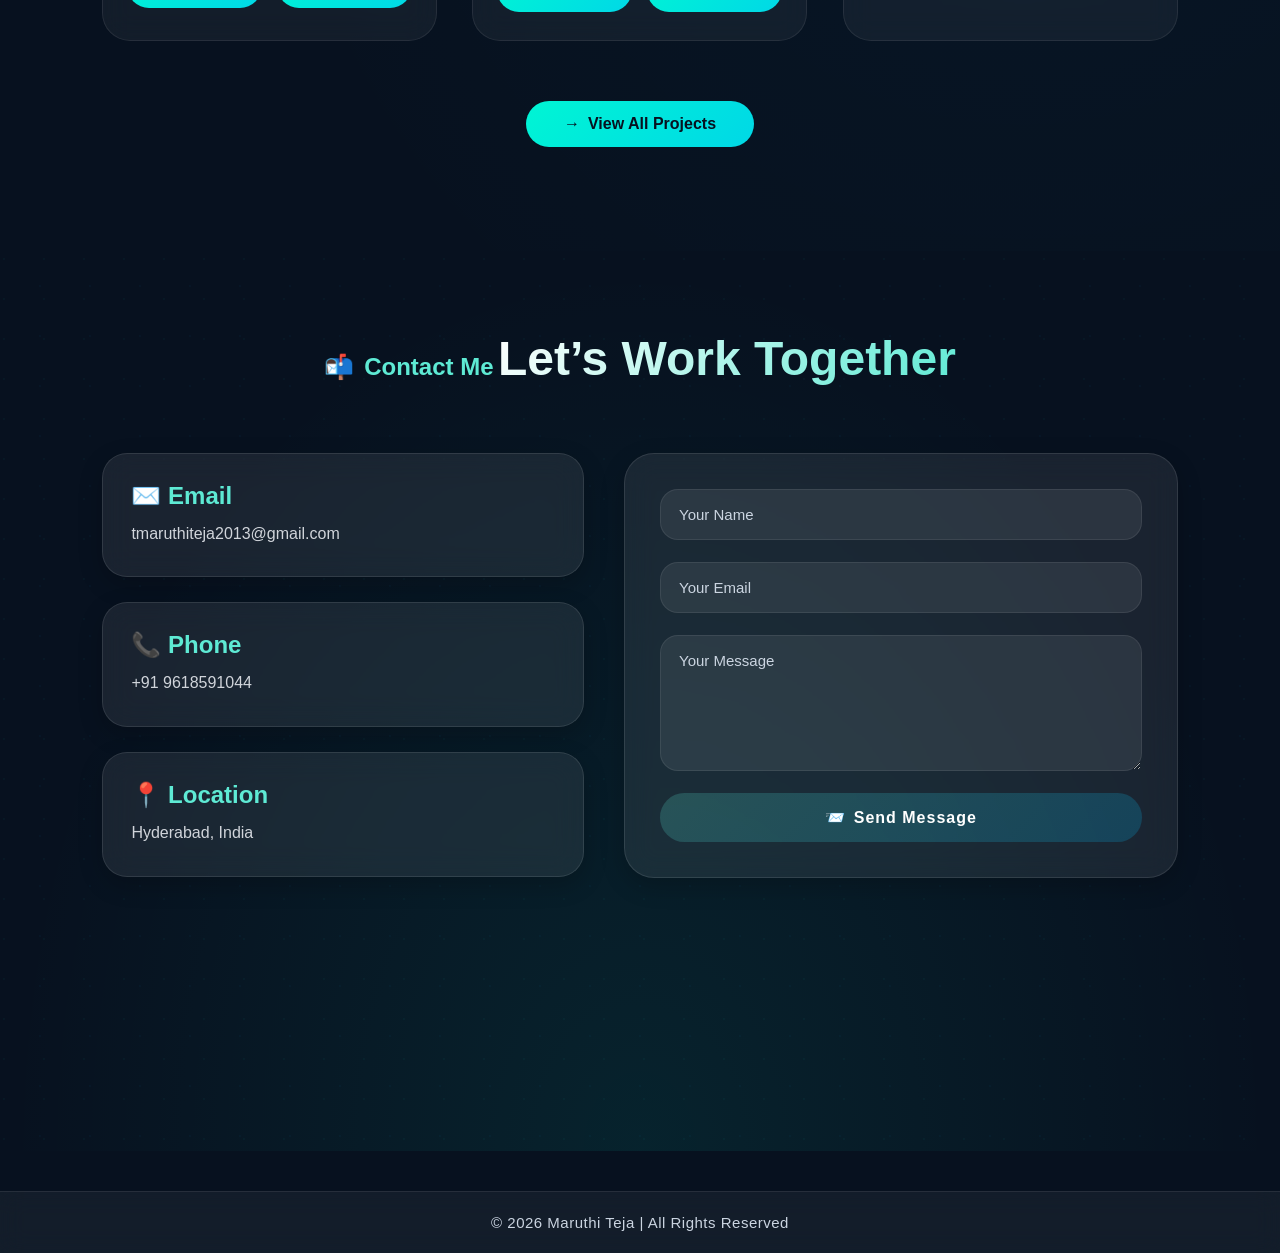
==== commit d810469d: "Updte latest changes" ====
--- a/projects.html
+++ b/projects.html
@@ -3,7 +3,9 @@
 <head>
   <meta charset="UTF-8">
   <meta name="viewport" content="width=device-width, initial-scale=1.0">
-  <title>Creative Home Page</title>
+  <title>Maruthi Teja | Full Stack Developer Portfolio</title>
+<link rel="icon" type="image/svg+xml" href="data:image/svg+xml,%3Csvg xmlns='http://www.w3.org/2000/svg' viewBox='0 0 100 100'%3E%3Cdefs%3E%3ClinearGradient id='g' x1='0%25' y1='0%25' x2='100%25' y2='100%25'%3E%3Cstop offset='0%25' stop-color='%2300f5d4'/%3E%3Cstop offset='100%25' stop-color='%2300bbf9'/%3E%3C/linearGradient%3E%3C/defs%3E%3Crect width='100' height='100' rx='22' fill='%2307111f'/%3E%3Crect x='8' y='8' width='84' height='84' rx='16' fill='none' stroke='url(%23g)' stroke-width='2.5'/%3E%3Ctext x='50%25' y='58%25' dominant-baseline='middle' text-anchor='middle' font-size='44' font-family='Arial, sans-serif' font-weight='900' fill='url(%23g)'%3EMT%3C/text%3E%3C/svg%3E">
+<meta name="theme-color" content="#07111f">
 
 <link rel="stylesheet" href="styles/index.css">
  <link rel="stylesheet" href="styles/navbar.css">
@@ -31,6 +33,7 @@
       
         window.open(url, "_blank");
       }
+      
       </script>
 </head>
 
--- a/styles/index.css
+++ b/styles/index.css
@@ -307,4 +307,281 @@
     width:260px;
     height:260px;
   }
+}
+/* ========== ADDITIONAL ANIMATIONS FOR YOUR SECTION ========== */
+
+/* TYPING ANIMATION FOR H2 */
+.content h2 {
+  position: relative;
+  display: inline-block;
+}
+
+.content h2::before {
+  content: '';
+  position: absolute;
+  top: 0;
+  right: -5px;
+  width: 2px;
+  height: 100%;
+  background: #00f5d4;
+  animation: blinkCursor 1s step-end infinite;
+}
+
+/* GLOW TEXT ANIMATION */
+.content h1 {
+  background: linear-gradient(135deg, #fff, #00f5d4, #00bbf9, #fff);
+  background-size: 300% 300%;
+  -webkit-background-clip: text;
+  background-clip: text;
+  color: transparent;
+  animation: gradientShift 4s ease infinite;
+}
+
+/* STAGGERED BOX ANIMATIONS */
+.details .box:nth-child(1) {
+  animation: slideInLeft 0.6s ease 0.2s both;
+}
+
+.details .box:nth-child(2) {
+  animation: slideInLeft 0.6s ease 0.4s both;
+}
+
+.details .box:nth-child(3) {
+  animation: slideInLeft 0.6s ease 0.6s both;
+}
+
+/* BUTTON RIPPLE EFFECT */
+.buttons a {
+  position: relative;
+  overflow: hidden;
+}
+
+.buttons a::before {
+  content: '';
+  position: absolute;
+  top: 50%;
+  left: 50%;
+  width: 0;
+  height: 0;
+  border-radius: 50%;
+  background: rgba(255, 255, 255, 0.3);
+  transform: translate(-50%, -50%);
+  transition: width 0.6s, height 0.6s;
+}
+
+.buttons a:hover::before {
+  width: 300px;
+  height: 300px;
+}
+
+/* SOCIAL ICONS BOUNCE ANIMATION */
+.socials a {
+  animation: bounceIn 0.8s ease forwards;
+  opacity: 0;
+  transform: scale(0);
+}
+
+.socials a:nth-child(1) {
+  animation-delay: 0.2s;
+}
+
+.socials a:nth-child(2) {
+  animation-delay: 0.4s;
+}
+
+.socials a:nth-child(3) {
+  animation-delay: 0.6s;
+}
+
+/* IMAGE BORDER ROTATING EFFECT */
+.image img {
+  position: relative;
+  animation: float 4s ease-in-out infinite, borderGlow 3s ease-in-out infinite;
+}
+
+.image::after {
+  content: '';
+  position: absolute;
+  width: 400px;
+  height: 400px;
+  border-radius: 50%;
+  background: conic-gradient(from 0deg, #00f5d4, #00bbf9, #00f5d4);
+  animation: rotateBorder 4s linear infinite;
+  z-index: 0;
+  opacity: 0.6;
+}
+
+/* SCROLL REVEAL ANIMATION */
+.content, .image {
+  opacity: 0;
+  animation: fadeInUp 1s ease forwards;
+}
+
+.content {
+  animation-delay: 0.2s;
+}
+
+.image {
+  animation-delay: 0.4s;
+}
+
+/* HOVER GLOW EFFECT ON BOXES */
+.box {
+  position: relative;
+  overflow: hidden;
+}
+
+.box::before {
+  content: '';
+  position: absolute;
+  top: -100%;
+  left: -100%;
+  width: 100%;
+  height: 100%;
+  background: linear-gradient(90deg, transparent, rgba(0, 245, 212, 0.2), transparent);
+  transition: 0.5s;
+}
+
+.box:hover::before {
+  top: 100%;
+  left: 100%;
+}
+
+/* PULSE DOT ON PROFILE */
+.image::before {
+  animation: pulse 4s infinite, colorShift 6s infinite;
+}
+
+/* SHAKE EFFECT ON BUTTONS (subtle) */
+.buttons a:hover {
+  animation: shake 0.3s ease-in-out;
+}
+
+/* NEW KEYFRAMES */
+@keyframes gradientShift {
+  0% {
+    background-position: 0% 50%;
+  }
+  50% {
+    background-position: 100% 50%;
+  }
+  100% {
+    background-position: 0% 50%;
+  }
+}
+
+@keyframes blinkCursor {
+  0%, 100% {
+    opacity: 1;
+  }
+  50% {
+    opacity: 0;
+  }
+}
+
+@keyframes slideInLeft {
+  from {
+    opacity: 0;
+    transform: translateX(-50px);
+  }
+  to {
+    opacity: 1;
+    transform: translateX(0);
+  }
+}
+
+@keyframes bounceIn {
+  0% {
+    opacity: 0;
+    transform: scale(0);
+  }
+  50% {
+    opacity: 0.5;
+    transform: scale(1.2);
+  }
+  100% {
+    opacity: 1;
+    transform: scale(1);
+  }
+}
+
+@keyframes borderGlow {
+  0%, 100% {
+    box-shadow: 0 0 25px rgba(0, 245, 212, 0.25), 0 0 60px rgba(0, 187, 249, 0.18);
+  }
+  50% {
+    box-shadow: 0 0 35px rgba(0, 245, 212, 0.5), 0 0 80px rgba(0, 187, 249, 0.35);
+  }
+}
+
+@keyframes rotateBorder {
+  from {
+    transform: rotate(0deg);
+  }
+  to {
+    transform: rotate(360deg);
+  }
+}
+
+@keyframes fadeInUp {
+  from {
+    opacity: 0;
+    transform: translateY(30px);
+  }
+  to {
+    opacity: 1;
+    transform: translateY(0);
+  }
+}
+
+@keyframes colorShift {
+  0%, 100% {
+    background: linear-gradient(135deg, #00f5d4, #00bbf9);
+  }
+  50% {
+    background: linear-gradient(135deg, #00bbf9, #00f5d4);
+  }
+}
+
+@keyframes shake {
+  0%, 100% {
+    transform: translateX(0);
+  }
+  25% {
+    transform: translateX(-3px);
+  }
+  75% {
+    transform: translateX(3px);
+  }
+}
+
+/* ADDITIONAL HOVER ENHANCEMENTS */
+.box:hover h4 {
+  animation: textGlow 0.5s ease infinite alternate;
+}
+
+@keyframes textGlow {
+  from {
+    text-shadow: 0 0 5px rgba(0, 245, 212, 0.5);
+  }
+  to {
+    text-shadow: 0 0 15px rgba(0, 245, 212, 0.8);
+  }
+}
+
+/* FLOATING PARTICLES BACKGROUND */
+.home {
+  overflow: hidden;
+}
+
+/* RESPONSIVE ADJUSTMENTS */
+@media (max-width: 900px) {
+  .image::after {
+    width: 280px;
+    height: 280px;
+  }
+  
+  .content h2::before {
+    display: none;
+  }
 }
--- a/styles/navbar.css
+++ b/styles/navbar.css
@@ -1,96 +1,309 @@
-/* styles/navbar.css */
-
-header{
-    width:55%;
-    margin:25px auto 0;
-    padding:15px 25px;
-    border-radius:50px;
-  
-    background:rgba(255,255,255,0.08);
-    backdrop-filter:blur(18px);
-  
-    border:1px solid rgba(255,255,255,0.12);
-  
-    box-shadow:
-    0 8px 30px rgba(0,0,0,.25),
-    inset 0 1px 1px rgba(255,255,255,.12);
-  
-    animation:topFade 1s ease;
-  
-    /* STICKY */
-    position:sticky;
-    top:15px;
-    z-index:1000;
-  }
-  
-  /* NAVBAR */
-  
-  nav ul{
-    display:flex;
-    justify-content:center;
-    align-items:center;
-    gap:18px;
-    list-style:none;
-    flex-wrap:nowrap;
-  }
-  
-  nav ul li a{
-    text-decoration:none;
-    color:#f1f5f9;
-    padding:10px 22px;
-    border-radius:30px;
-    font-size:16px;
-    font-weight:500;
-    position:relative;
-    transition:.4s;
-  }
-  
-  /* MIRROR HOVER */
-  
-  nav ul li a:hover{
-    background:rgba(255,255,255,0.12);
-    backdrop-filter:blur(10px);
-    color:#5eead4;
-    transform:translateY(-3px);
-  
-    box-shadow:
-    0 5px 15px rgba(94,234,212,.18),
-    inset 0 1px 1px rgba(255,255,255,.12);
-  }
-  
-  /* SMOOTH ENTRY */
-  
-  @keyframes topFade{
-    from{
-      opacity:0;
-      transform:translateY(-35px);
-    }
-    to{
-      opacity:1;
-      transform:translateY(0);
-    }
-  }
-  
-  /* MOBILE */
-  
-  @media(max-width:900px){
-  
-    header{
-      width:95%;
-      padding:12px 10px;
-      top:10px;
-    }
-  
-    nav ul{
-      gap:6px;
-    }
-  
-    nav ul li a{
-      padding:8px 10px;
-      font-size:13px;
-    }
-  
-  }
-
-
-  +/* ===== PREMIUM GLASS NAVBAR - WITH SMART ACTIVE STATES ===== */
+
+header {
+  width: auto;
+  max-width: 90%;
+  margin: 20px auto 0;
+  padding: 12px 20px;
+  border-radius: 60px;
+  background: rgba(10, 20, 35, 0.75);
+  backdrop-filter: blur(20px);
+  -webkit-backdrop-filter: blur(20px);
+  border: 1px solid rgba(94, 234, 212, 0.25);
+  box-shadow: 0 8px 32px rgba(0, 0, 0, 0.3), inset 0 1px 1px rgba(255, 255, 255, 0.1);
+  position: sticky;
+  top: 20px;
+  z-index: 1000;
+  animation: navbarReveal 0.8s cubic-bezier(0.68, -0.55, 0.265, 1.55) forwards;
+  transition: all 0.4s ease;
+}
+
+/* NAVBAR HOVER GLOW */
+header:hover {
+  background: rgba(10, 20, 35, 0.85);
+  border-color: rgba(94, 234, 212, 0.5);
+  box-shadow: 0 12px 40px rgba(94, 234, 212, 0.15), inset 0 1px 1px rgba(255, 255, 255, 0.15);
+}
+
+/* NAVIGATION CONTAINER */
+nav ul {
+  display: flex;
+  justify-content: center;
+  align-items: center;
+  gap: 12px;
+  list-style: none;
+  flex-wrap: wrap;
+  margin: 0;
+  padding: 0;
+}
+
+/* NAV LINKS - MODERN DESIGN */
+nav ul li a {
+  text-decoration: none;
+  color: #e2e8f0;
+  padding: 10px 24px;
+  border-radius: 40px;
+  font-size: 15px;
+  font-weight: 500;
+  letter-spacing: 0.3px;
+  position: relative;
+  overflow: hidden;
+  transition: all 0.3s cubic-bezier(0.4, 0, 0.2, 1);
+  display: inline-flex;
+  align-items: center;
+  gap: 8px;
+  backdrop-filter: blur(4px);
+}
+
+/* ===== ACTIVE LINK STYLES - ONLY WHEN SCROLLED TO SECTION ===== */
+nav ul li a.active {
+  background: linear-gradient(135deg, rgba(94, 234, 212, 0.2), rgba(0, 187, 249, 0.2));
+  color: #5eead4;
+  box-shadow: 0 0 15px rgba(94, 234, 212, 0.25);
+  font-weight: 600;
+}
+
+nav ul li a.active::after {
+  width: 60%;
+  background: linear-gradient(90deg, #5eead4, #00bbf9);
+}
+
+nav ul li a.active i {
+  color: #5eead4;
+  text-shadow: 0 0 8px rgba(94, 234, 212, 0.5);
+}
+
+/* GLOW BACKGROUND ON HOVER */
+nav ul li a::before {
+  content: '';
+  position: absolute;
+  top: 0;
+  left: 0;
+  width: 100%;
+  height: 100%;
+  background: linear-gradient(135deg, rgba(94, 234, 212, 0.15), rgba(0, 187, 249, 0.1));
+  border-radius: 40px;
+  transform: scaleX(0);
+  transform-origin: right;
+  transition: transform 0.4s ease;
+  z-index: -1;
+}
+
+nav ul li a:hover::before {
+  transform: scaleX(1);
+  transform-origin: left;
+}
+
+/* UNDERLINE EFFECT */
+nav ul li a::after {
+  content: "";
+  position: absolute;
+  left: 50%;
+  bottom: 6px;
+  width: 0%;
+  height: 2.5px;
+  background: linear-gradient(90deg, #5eead4, #00bbf9);
+  border-radius: 10px;
+  transform: translateX(-50%);
+  transition: width 0.35s cubic-bezier(0.4, 0, 0.2, 1);
+}
+
+nav ul li a:hover::after {
+  width: 60%;
+}
+
+/* HOVER EFFECTS */
+nav ul li a:hover {
+  color: #5eead4;
+  transform: translateY(-3px);
+  box-shadow: 0 6px 20px rgba(94, 234, 212, 0.25);
+  text-shadow: 0 0 8px rgba(94, 234, 212, 0.4);
+}
+
+/* ACTIVE CLICK EFFECT */
+nav ul li a:active {
+  transform: translateY(1px) scale(0.97);
+  transition: transform 0.1s;
+}
+
+/* ICON STYLES */
+nav ul li a i {
+  font-size: 14px;
+  transition: transform 0.3s ease;
+  opacity: 0.8;
+}
+
+nav ul li a:hover i {
+  transform: translateY(-2px);
+  opacity: 1;
+  color: #5eead4;
+}
+
+/* ANIMATED ENTRY */
+@keyframes navbarReveal {
+  0% {
+    opacity: 0;
+    transform: translateY(-40px) scale(0.95);
+  }
+  60% {
+    opacity: 0.9;
+    transform: translateY(5px) scale(1.01);
+  }
+  100% {
+    opacity: 1;
+    transform: translateY(0) scale(1);
+  }
+}
+
+/* STAGGERED LINK ANIMATIONS */
+nav ul li {
+  opacity: 0;
+  animation: linkFadeIn 0.5s ease forwards;
+}
+
+nav ul li:nth-child(1) { animation-delay: 0.1s; }
+nav ul li:nth-child(2) { animation-delay: 0.2s; }
+nav ul li:nth-child(3) { animation-delay: 0.3s; }
+nav ul li:nth-child(4) { animation-delay: 0.4s; }
+
+@keyframes linkFadeIn {
+  from {
+    opacity: 0;
+    transform: translateY(-15px);
+  }
+  to {
+    opacity: 1;
+    transform: translateY(0);
+  }
+}
+
+/* SCROLL EFFECT */
+header.scrolled {
+  background: rgba(7, 17, 31, 0.95);
+  backdrop-filter: blur(25px);
+  border-color: rgba(94, 234, 212, 0.4);
+  top: 15px;
+  padding: 10px 20px;
+}
+
+/* DESKTOP OPTIMIZATION */
+@media (min-width: 1200px) {
+  header {
+    max-width: 700px;
+  }
+  
+  nav ul {
+    gap: 20px;
+  }
+  
+  nav ul li a {
+    padding: 12px 28px;
+    font-size: 16px;
+  }
+}
+
+/* TABLET RESPONSIVE */
+@media (max-width: 900px) {
+  header {
+    max-width: 95%;
+    padding: 10px 16px;
+    top: 15px;
+    border-radius: 50px;
+  }
+  
+  nav ul {
+    gap: 8px;
+  }
+  
+  nav ul li a {
+    padding: 8px 16px;
+    font-size: 13px;
+  }
+  
+  nav ul li a::after {
+    bottom: 4px;
+    height: 2px;
+  }
+}
+
+/* MOBILE RESPONSIVE */
+@media (max-width: 600px) {
+  header {
+    max-width: 98%;
+    padding: 8px 12px;
+    top: 10px;
+    border-radius: 45px;
+  }
+  
+  nav ul {
+    gap: 4px;
+  }
+  
+  nav ul li a {
+    padding: 6px 12px;
+    font-size: 11px;
+  }
+  
+  nav ul li a i {
+    font-size: 10px;
+  }
+}
+
+/* VERY SMALL DEVICES */
+@media (max-width: 400px) {
+  nav ul {
+    gap: 3px;
+  }
+  
+  nav ul li a {
+    padding: 5px 10px;
+    font-size: 10px;
+  }
+}
+
+/* FOCUS STATE FOR ACCESSIBILITY */
+nav ul li a:focus-visible {
+  outline: 2px solid #5eead4;
+  outline-offset: 2px;
+  border-radius: 40px;
+}
+
+/* SMOOTH SCROLL BEHAVIOR */
+html {
+  scroll-behavior: smooth;
+}
+/* Smooth active link transitions */
+nav ul li a {
+  transition: all 0.35s cubic-bezier(0.25, 0.46, 0.45, 0.94) !important;
+}
+
+nav ul li a.active {
+  background: linear-gradient(135deg, rgba(94, 234, 212, 0.2), rgba(0, 187, 249, 0.2));
+  color: #5eead4;
+  transform: translateY(-2px);
+  box-shadow: 0 4px 15px rgba(94, 234, 212, 0.2);
+}
+
+nav ul li a.active::after {
+  width: 60%;
+}
+
+/* Smooth page scroll */
+html {
+  scroll-behavior: smooth;
+  scroll-padding-top: 80px;
+}
+
+/* Active link pulse animation on change */
+@keyframes activeGlow {
+  0% {
+    text-shadow: 0 0 0px #5eead4;
+  }
+  100% {
+    text-shadow: 0 0 8px #5eead4;
+  }
+}
+
+nav ul li a.active {
+  animation: activeGlow 0.4s ease-out;
+}
--- a/styles/projects.css
+++ b/styles/projects.css
@@ -68,7 +68,7 @@
     rgba(0,187,249,.2)
   );
 
-  -webkit-mask:
+  -webkit-mask-composite:
       linear-gradient(#fff 0 0) content-box,
       linear-gradient(#fff 0 0);
 
@@ -306,4 +306,602 @@
     flex-direction: column;
   }
 
+}
+/* ========== ULTRA-ADVANCED PROJECTS SECTION ANIMATIONS ========== */
+
+/* SECTION BACKGROUND EFFECTS */
+.projects {
+  padding: 100px 8%;
+  background: #07111f;
+  position: relative;
+  overflow: hidden;
+}
+
+/* ANIMATED BACKGROUND PARTICLES */
+.projects::before {
+  content: '';
+  position: absolute;
+  top: 0;
+  left: 0;
+  width: 100%;
+  height: 100%;
+  background-image: radial-gradient(circle at 20% 30%, rgba(0, 245, 212, 0.03) 0%, transparent 50%),
+                    radial-gradient(circle at 80% 70%, rgba(0, 187, 249, 0.03) 0%, transparent 50%);
+  animation: bgPulse 8s ease-in-out infinite;
+  pointer-events: none;
+  z-index: 0;
+}
+
+@keyframes bgPulse {
+  0%, 100% {
+    opacity: 0.5;
+    transform: scale(1);
+  }
+  50% {
+    opacity: 1;
+    transform: scale(1.05);
+  }
+}
+
+/* FLOATING ORBS */
+.projects::after {
+  content: '';
+  position: absolute;
+  width: 500px;
+  height: 500px;
+  background: radial-gradient(circle, rgba(0, 245, 212, 0.08), transparent);
+  border-radius: 50%;
+  top: -250px;
+  right: -250px;
+  animation: floatOrb 20s ease-in-out infinite;
+  pointer-events: none;
+  z-index: 0;
+}
+
+@keyframes floatOrb {
+  0%, 100% {
+    transform: translate(0, 0) scale(1);
+  }
+  25% {
+    transform: translate(-50px, 50px) scale(1.1);
+  }
+  50% {
+    transform: translate(50px, -30px) scale(0.95);
+  }
+  75% {
+    transform: translate(-30px, -50px) scale(1.05);
+  }
+}
+
+/* TITLE ENHANCEMENTS */
+.project-title {
+  text-align: center;
+  margin-bottom: 70px;
+  position: relative;
+  z-index: 1;
+}
+
+.project-title h4 {
+  color: #00f5d4;
+  font-size: 22px;
+  margin-bottom: 12px;
+  letter-spacing: 1px;
+  position: relative;
+  display: inline-block;
+  animation: titleReveal 0.8s ease;
+}
+
+.project-title h4::before {
+  content: '◈';
+  margin-right: 10px;
+  animation: rotateIcon 3s linear infinite;
+  display: inline-block;
+}
+
+.project-title h4::after {
+  content: '◈';
+  margin-left: 10px;
+  animation: rotateIcon 3s linear infinite reverse;
+  display: inline-block;
+}
+
+@keyframes rotateIcon {
+  from {
+    transform: rotate(0deg);
+  }
+  to {
+    transform: rotate(360deg);
+  }
+}
+
+@keyframes titleReveal {
+  from {
+    opacity: 0;
+    transform: translateY(-20px);
+  }
+  to {
+    opacity: 1;
+    transform: translateY(0);
+  }
+}
+
+.project-title h2 {
+  font-size: 52px;
+  line-height: 1.3;
+  color: #fff;
+  font-weight: 700;
+  background: linear-gradient(135deg, #fff, #00f5d4, #00bbf9, #fff);
+  background-size: 300% 300%;
+  -webkit-background-clip: text;
+  background-clip: text;
+  color: transparent;
+  animation: titleGradient 5s ease infinite, titleGlow 3s ease-in-out infinite;
+}
+
+@keyframes titleGradient {
+  0%, 100% {
+    background-position: 0% 50%;
+  }
+  50% {
+    background-position: 100% 50%;
+  }
+}
+
+@keyframes titleGlow {
+  0%, 100% {
+    text-shadow: 0 0 20px rgba(0, 245, 212, 0.3);
+  }
+  50% {
+    text-shadow: 0 0 40px rgba(0, 245, 212, 0.6);
+  }
+}
+
+/* GRID CONTAINER ANIMATION */
+.project-container {
+  display: grid;
+  grid-template-columns: repeat(auto-fit, minmax(320px, 1fr));
+  gap: 35px;
+  position: relative;
+  z-index: 1;
+}
+
+/* PROJECT CARD - ADVANCED */
+.project-card {
+  background: rgba(255, 255, 255, 0.05);
+  border: 1px solid rgba(255, 255, 255, 0.08);
+  border-radius: 28px;
+  overflow: hidden;
+  backdrop-filter: blur(14px);
+  transition: all 0.5s cubic-bezier(0.4, 0, 0.2, 1);
+  position: relative;
+  opacity: 0;
+  animation: cardReveal 0.8s ease forwards;
+  transform-style: preserve-3d;
+  perspective: 1000px;
+}
+
+/* STAGGERED CARD REVEAL */
+.project-card:nth-child(1) {
+  animation-delay: 0.1s;
+}
+.project-card:nth-child(2) {
+  animation-delay: 0.3s;
+}
+.project-card:nth-child(3) {
+  animation-delay: 0.5s;
+}
+
+@keyframes cardReveal {
+  from {
+    opacity: 0;
+    transform: translateY(60px) scale(0.9);
+  }
+  to {
+    opacity: 1;
+    transform: translateY(0) scale(1);
+  }
+}
+
+/* 3D GLOW BORDER ON CARD */
+.project-card::before {
+  content: "";
+  position: absolute;
+  inset: 0;
+  border-radius: 28px;
+  padding: 2px;
+  background: linear-gradient(135deg, rgba(0, 245, 212, 0.6), rgba(0, 187, 249, 0.3), rgba(0, 245, 212, 0.6));
+  background-size: 200% 200%;
+  -webkit-mask-composite:linear-gradient(#fff 0 0) content-box, linear-gradient(#fff 0 0);
+  -webkit-mask-composite: xor;
+  mask-composite: exclude;
+  pointer-events: none;
+  opacity: 0;
+  transition: opacity 0.5s;
+  animation: borderFlow 3s ease infinite;
+}
+
+.project-card:hover::before {
+  opacity: 1;
+}
+
+@keyframes borderFlow {
+  0%, 100% {
+    background-position: 0% 0%;
+  }
+  50% {
+    background-position: 100% 100%;
+  }
+}
+
+.project-card:hover {
+  transform: translateY(-15px) scale(1.02);
+  box-shadow: 0 20px 40px rgba(0, 245, 212, 0.25), 0 0 30px rgba(0, 187, 249, 0.15);
+}
+
+/* IMAGE WITH ZOOM AND OVERLAY */
+.project-card {
+  position: relative;
+  overflow: hidden;
+}
+
+.project-card img {
+  width: 100%;
+  height: 260px;
+  object-fit: cover;
+  border-radius: 28px 28px 0 0;
+  transition: all 0.7s cubic-bezier(0.4, 0, 0.2, 1);
+  display: block;
+  position: relative;
+  z-index: 1;
+}
+
+.project-card::after {
+  content: '';
+  position: absolute;
+  top: 0;
+  left: 0;
+  width: 100%;
+  height: 260px;
+  background: linear-gradient(135deg, rgba(0, 245, 212, 0.3), transparent);
+  opacity: 0;
+  transition: opacity 0.5s;
+  z-index: 2;
+  pointer-events: none;
+  border-radius: 28px 28px 0 0;
+}
+
+.project-card:hover::after {
+  opacity: 0.5;
+}
+
+.project-card:hover img {
+  transform: scale(1.1) rotate(1deg);
+}
+
+/* TAG WITH PULSE EFFECT */
+.tag {
+  position: absolute;
+  top: 18px;
+  right: 18px;
+  background: linear-gradient(135deg, #00f5d4, #00bbf9);
+  color: #07111f;
+  padding: 8px 18px;
+  border-radius: 30px;
+  font-size: 13px;
+  font-weight: 700;
+  z-index: 10;
+  box-shadow: 0 5px 15px rgba(0, 245, 212, 0.3);
+  animation: tagGlow 2s ease-in-out infinite;
+  transition: all 0.3s;
+}
+
+@keyframes tagGlow {
+  0%, 100% {
+    box-shadow: 0 5px 15px rgba(0, 245, 212, 0.3);
+    transform: scale(1);
+  }
+  50% {
+    box-shadow: 0 5px 25px rgba(0, 245, 212, 0.6);
+    transform: scale(1.05);
+  }
+}
+
+.tag:hover {
+  transform: translateX(-5px) rotate(-3deg);
+}
+
+/* TITLE WITH UNDERLINE ANIMATION */
+.project-card h3 {
+  font-size: 26px;
+  margin-top: 24px;
+  margin-bottom: 14px;
+  color: #fff;
+  font-weight: 700;
+  padding-left: 24px;
+  padding-right: 24px;
+  position: relative;
+  display: inline-block;
+  transition: all 0.3s;
+}
+
+.project-card h3::after {
+  content: '';
+  position: absolute;
+  bottom: -5px;
+  left: 0;
+  width: 0;
+  height: 2px;
+  background: linear-gradient(90deg, #00f5d4, #00bbf9);
+  transition: width 0.4s ease;
+}
+
+.project-card:hover h3::after {
+  width: 100%;
+}
+
+/* DESCRIPTION WITH FADE IN */
+.project-card p {
+  color: #cbd5e1;
+  line-height: 1.8;
+  margin-bottom: 24px;
+  font-size: 15px;
+  padding-left: 24px;
+  padding-right: 24px;
+  transition: all 0.3s;
+}
+
+.project-card:hover p {
+  transform: translateX(5px);
+  color: #e2e8f0;
+}
+
+/* TECH STACK - ENHANCED */
+.tech {
+  display: flex;
+  flex-wrap: wrap;
+  gap: 10px;
+  margin-bottom: 24px;
+  padding-left: 24px;
+  padding-right: 24px;
+}
+
+.tech span {
+  padding: 8px 14px;
+  border-radius: 30px;
+  background: rgba(255, 255, 255, 0.08);
+  color: #fff;
+  font-size: 13px;
+  transition: all 0.3s cubic-bezier(0.68, -0.55, 0.265, 1.55);
+  position: relative;
+  overflow: hidden;
+  cursor: default;
+}
+
+.tech span::before {
+  content: '';
+  position: absolute;
+  top: 0;
+  left: -100%;
+  width: 100%;
+  height: 100%;
+  background: linear-gradient(90deg, transparent, rgba(255, 255, 255, 0.2), transparent);
+  transition: left 0.5s;
+}
+
+.tech span:hover::before {
+  left: 100%;
+}
+
+.tech span:hover {
+  background: linear-gradient(135deg, #00f5d4, #00bbf9);
+  color: #07111f;
+  transform: translateY(-5px) scale(1.05);
+  box-shadow: 0 5px 15px rgba(0, 245, 212, 0.3);
+}
+
+/* BUTTONS - ADVANCED */
+.project-btns {
+  display: flex;
+  gap: 15px;
+  padding-left: 24px;
+  padding-right: 24px;
+  padding-bottom: 28px;
+}
+
+.project-btns a {
+  text-decoration: none;
+  color: #07111f;
+  background: linear-gradient(135deg, #00f5d4, #00bbf9);
+  background-size: 200% 200%;
+  padding: 13px 24px;
+  border-radius: 35px;
+  font-weight: 700;
+  transition: all 0.4s cubic-bezier(0.68, -0.55, 0.265, 1.55);
+  text-align: center;
+  position: relative;
+  overflow: hidden;
+  flex: 1;
+  animation: btnGradient 3s ease infinite;
+}
+
+@keyframes btnGradient {
+  0%, 100% {
+    background-position: 0% 50%;
+  }
+  50% {
+    background-position: 100% 50%;
+  }
+}
+
+.project-btns a::before {
+  content: '';
+  position: absolute;
+  top: 50%;
+  left: 50%;
+  width: 0;
+  height: 0;
+  border-radius: 50%;
+  background: rgba(255, 255, 255, 0.4);
+  transform: translate(-50%, -50%);
+  transition: width 0.6s, height 0.6s;
+}
+
+.project-btns a:hover::before {
+  width: 300px;
+  height: 300px;
+}
+
+.project-btns a:hover {
+  transform: translateY(-6px) scale(1.03);
+  box-shadow: 0 12px 25px rgba(0, 245, 212, 0.4);
+}
+
+.project-btns a:active {
+  transform: translateY(2px);
+}
+
+/* VIEW ALL BUTTON */
+.more-btn {
+  text-align: center;
+  margin-top: 60px;
+  position: relative;
+  z-index: 1;
+}
+
+.more-btn a {
+  text-decoration: none;
+  color: #07111f;
+  background: linear-gradient(135deg, #00f5d4, #00bbf9);
+  background-size: 200% 200%;
+  padding: 14px 38px;
+  border-radius: 50px;
+  font-weight: 700;
+  transition: all 0.4s cubic-bezier(0.68, -0.55, 0.265, 1.55);
+  text-align: center;
+  display: inline-block;
+  position: relative;
+  overflow: hidden;
+  animation: btnPulse 2s ease-in-out infinite, btnGradient 3s ease infinite;
+}
+
+@keyframes btnPulse {
+  0%, 100% {
+    box-shadow: 0 0 0 0 rgba(0, 245, 212, 0.4);
+  }
+  50% {
+    box-shadow: 0 0 0 15px rgba(0, 245, 212, 0);
+  }
+}
+
+.more-btn a::before {
+  content: '→';
+  margin-right: 8px;
+  display: inline-block;
+  transition: transform 0.3s;
+}
+
+.more-btn a:hover::before {
+  transform: translateX(5px);
+}
+
+.more-btn a:hover {
+  transform: translateY(-6px) scale(1.05);
+  box-shadow: 0 15px 30px rgba(0, 245, 212, 0.4);
+}
+
+/* SCROLL REVEAL ANIMATION (Add this class with JS) */
+.project-card.reveal {
+  animation: none;
+  opacity: 0;
+  transform: translateY(50px);
+}
+
+.project-card.reveal.visible {
+  animation: cardReveal 0.8s ease forwards;
+}
+
+/* RESPONSIVE ENHANCEMENTS */
+@media (min-width: 1400px) {
+  .project-container {
+    grid-template-columns: repeat(3, 1fr);
+  }
+  
+  .project-card img {
+    height: 320px;
+  }
+  
+  .project-card::after {
+    height: 320px;
+  }
+}
+
+@media (max-width: 900px) {
+  .projects {
+    padding: 70px 6%;
+  }
+  
+  .project-title h2 {
+    font-size: 34px;
+  }
+  
+  .project-container {
+    grid-template-columns: 1fr;
+  }
+  
+  .project-card img {
+    height: 240px;
+  }
+  
+  .project-card::after {
+    height: 240px;
+  }
+  
+  .project-title h4::before,
+  .project-title h4::after {
+    display: none;
+  }
+}
+
+@media (max-width: 600px) {
+  .projects {
+    padding: 60px 5%;
+  }
+  
+  .project-title h4 {
+    font-size: 18px;
+  }
+  
+  .project-title h2 {
+    font-size: 28px;
+  }
+  
+  .project-card img {
+    height: 210px;
+  }
+  
+  .project-card::after {
+    height: 210px;
+  }
+  
+  .project-card h3 {
+    font-size: 22px;
+  }
+  
+  .project-btns {
+    flex-direction: column;
+  }
+  
+  .tag {
+    animation: none;
+  }
+}
+
+/* CARD LOADING SKELETON EFFECT (Optional) */
+@keyframes shimmer {
+  0% {
+    background-position: -200% 0;
+  }
+  100% {
+    background-position: 200% 0;
+  }
 }
--- a/styles/contact.css
+++ b/styles/contact.css
@@ -1,160 +1,577 @@
-/* CONTACT SECTION */
-
-.contact{
-    width:100%;
-    min-height:100vh;
-    padding:80px 8%;
-    
-  }
-  
-  /* TITLE */
-  
-  .contact-title{
-    text-align:center;
-    margin-bottom:60px;
-  }
-  
-  .contact-title h4{
-    color:#5eead4;
-    font-size:24px;
-    margin-bottom:12px;
-  }
-  
-  .contact-title h2{
-    font-size:48px;
-  }
-  
-  /* CONTAINER */
-  
-  .contact-container{
-    display:flex;
-    justify-content:space-between;
-    align-items:flex-start;
-    gap:40px;
-    flex-wrap:wrap;
-  }
-  
-  /* LEFT SIDE */
-  
-  .contact-info{
-    flex:1;
-    display:flex;
-    flex-direction:column;
-    gap:25px;
-  }
-  
-  .info-box{
-    padding:28px;
-    border-radius:25px;
-  
-    background:rgba(255,255,255,0.08);
-    backdrop-filter:blur(15px);
-  
-    border:1px solid rgba(255,255,255,0.1);
-  
-    box-shadow:0 8px 25px rgba(0,0,0,.2);
-  
-    transition:.4s;
-  }
-  
-  .info-box:hover{
-    transform:translateY(-8px);
-    background:rgba(255,255,255,0.12);
-  }
-  
-  .info-box h3{
-    color:#5eead4;
-    font-size:24px;
-    margin-bottom:10px;
-  }
-  
-  .info-box p{
-    color:#d1d5db;
-    line-height:1.8;
-  }
-  
-  /* FORM */
-  
-  .contact-form{
-    flex:1;
-    padding:35px;
-    border-radius:30px;
-  
-    background:rgba(255,255,255,0.08);
-    backdrop-filter:blur(15px);
-  
-    border:1px solid rgba(255,255,255,0.1);
-  
-    box-shadow:0 8px 25px rgba(0,0,0,.2);
-  
-    display:flex;
-    flex-direction:column;
-    gap:22px;
-  }
-  
-  .contact-form input,
-  .contact-form textarea{
-    width:100%;
-    padding:16px 18px;
-    border:none;
-    outline:none;
-    border-radius:18px;
-  
-    background:rgba(255,255,255,0.08);
-    color:white;
-  
-    border:1px solid rgba(255,255,255,0.08);
-  
-    font-size:15px;
-  }
-  
-  .contact-form input::placeholder,
-  .contact-form textarea::placeholder{
-    color:#cbd5e1;
-  }
-  
-  .contact-form button{
-    border:none;
-    outline:none;
-    padding:15px;
-    border-radius:40px;
-    cursor:pointer;
-  
-    background:rgba(255,255,255,0.12);
-    color:white;
-  
-    font-size:16px;
-    font-weight:600;
-  
-    transition:.4s;
-  }
-  
-  .contact-form button:hover{
-    transform:translateY(-5px);
-    background:rgba(255,255,255,0.2);
-    box-shadow:0 10px 20px rgba(94,234,212,.2);
-  }
-  
-  /* MOBILE */
-  
-  @media(max-width:900px){
-  
-    .contact{
-      padding:70px 6%;
-    }
-  
-    .contact-title h2{
-      font-size:34px;
-    }
-  
-    .contact-container{
-      flex-direction:column;
-    }
-  
-    .contact-form{
-      width:100%;
-    }
-  
-  }
-
-  +/* ========== ULTRA-ADVANCED CONTACT SECTION ANIMATIONS ========== */
+
+/* SECTION BACKGROUND */
+.contact {
+  width: 100%;
+  min-height: 100vh;
+  padding: 80px 8%;
+  position: relative;
+  overflow: hidden;
+}
+
+/* ANIMATED BACKGROUND WAVES */
+.contact::before {
+  content: '';
+  position: absolute;
+  bottom: 0;
+  left: 0;
+  width: 100%;
+  height: 100%;
+  background: radial-gradient(ellipse at 50% 100%, rgba(0, 245, 212, 0.08), transparent 70%);
+  animation: waveRise 6s ease-in-out infinite;
+  pointer-events: none;
+  z-index: 0;
+}
+
+@keyframes waveRise {
+  0%, 100% {
+      transform: translateY(0) scale(1);
+      opacity: 0.5;
+  }
+  50% {
+      transform: translateY(-20px) scale(1.05);
+      opacity: 0.8;
+  }
+}
+
+/* FLOATING DOTS BACKGROUND */
+.contact::after {
+  content: '';
+  position: absolute;
+  top: 0;
+  left: 0;
+  width: 100%;
+  height: 100%;
+  background-image: radial-gradient(circle at 10% 20%, rgba(0, 245, 212, 0.03) 1px, transparent 1px),
+                    radial-gradient(circle at 80% 70%, rgba(0, 187, 249, 0.03) 1px, transparent 1px);
+  background-size: 40px 40px, 50px 50px;
+  animation: dotFloat 20s linear infinite;
+  pointer-events: none;
+  z-index: 0;
+}
+
+@keyframes dotFloat {
+  from {
+      background-position: 0 0, 0 0;
+  }
+  to {
+      background-position: 200px 200px, -200px -200px;
+  }
+}
+
+/* TITLE ENHANCEMENTS */
+.contact-title {
+  text-align: center;
+  margin-bottom: 60px;
+  position: relative;
+  z-index: 1;
+}
+
+.contact-title h4 {
+  color: #5eead4;
+  font-size: 24px;
+  margin-bottom: 12px;
+  position: relative;
+  display: inline-block;
+  animation: titleGlow 2s ease-in-out infinite;
+}
+
+@keyframes titleGlow {
+  0%, 100% {
+      text-shadow: 0 0 5px rgba(94, 234, 212, 0.5);
+  }
+  50% {
+      text-shadow: 0 0 20px rgba(94, 234, 212, 0.8);
+  }
+}
+
+.contact-title h4::before {
+  content: '📬';
+  margin-right: 10px;
+  display: inline-block;
+  animation: emojiBounce 1s ease-in-out infinite;
+}
+
+@keyframes emojiBounce {
+  0%, 100% {
+      transform: translateY(0px);
+  }
+  50% {
+      transform: translateY(-5px);
+  }
+}
+
+.contact-title h2 {
+  font-size: 48px;
+  background: linear-gradient(135deg, #fff, #5eead4, #00bbf9, #fff);
+  background-size: 300% 300%;
+  -webkit-background-clip: text;
+  background-clip: text;
+  color: transparent;
+  animation: titleGradientWave 4s ease infinite, titleScale 3s ease-in-out infinite;
+  display: inline-block;
+}
+
+@keyframes titleGradientWave {
+  0%, 100% {
+      background-position: 0% 50%;
+  }
+  50% {
+      background-position: 100% 50%;
+  }
+}
+
+@keyframes titleScale {
+  0%, 100% {
+      transform: scale(1);
+  }
+  50% {
+      transform: scale(1.02);
+  }
+}
+
+/* CONTAINER LAYOUT */
+.contact-container {
+  display: flex;
+  justify-content: space-between;
+  align-items: flex-start;
+  gap: 40px;
+  flex-wrap: wrap;
+  position: relative;
+  z-index: 1;
+}
+
+/* LEFT SIDE - INFO BOXES */
+.contact-info {
+  flex: 1;
+  display: flex;
+  flex-direction: column;
+  gap: 25px;
+}
+
+.info-box {
+  padding: 28px;
+  border-radius: 25px;
+  background: rgba(255, 255, 255, 0.08);
+  backdrop-filter: blur(15px);
+  border: 1px solid rgba(255, 255, 255, 0.1);
+  box-shadow: 0 8px 25px rgba(0, 0, 0, 0.2);
+  transition: all 0.5s cubic-bezier(0.68, -0.55, 0.265, 1.55);
+  position: relative;
+  overflow: hidden;
+  opacity: 0;
+  animation: slideInFromLeft 0.8s ease forwards;
+}
+
+.info-box:nth-child(1) { animation-delay: 0.1s; }
+.info-box:nth-child(2) { animation-delay: 0.3s; }
+.info-box:nth-child(3) { animation-delay: 0.5s; }
+
+@keyframes slideInFromLeft {
+  from {
+      opacity: 0;
+      transform: translateX(-60px);
+  }
+  to {
+      opacity: 1;
+      transform: translateX(0);
+  }
+}
+
+/* INFO BOX GLOW BORDER */
+.info-box::before {
+  content: '';
+  position: absolute;
+  top: 0;
+  left: -100%;
+  width: 100%;
+  height: 100%;
+  background: linear-gradient(90deg, transparent, rgba(94, 234, 212, 0.2), transparent);
+  transition: left 0.6s;
+}
+
+.info-box:hover::before {
+  left: 100%;
+}
+
+.info-box:hover {
+  transform: translateY(-10px) scale(1.02);
+  background: rgba(255, 255, 255, 0.12);
+  border-color: rgba(94, 234, 212, 0.3);
+  box-shadow: 0 15px 35px rgba(94, 234, 212, 0.2);
+}
+
+.info-box h3 {
+  color: #5eead4;
+  font-size: 24px;
+  margin-bottom: 10px;
+  position: relative;
+  display: inline-block;
+}
+
+.info-box h3::after {
+  content: '';
+  position: absolute;
+  bottom: -5px;
+  left: 0;
+  width: 0;
+  height: 2px;
+  background: linear-gradient(90deg, #5eead4, #00bbf9);
+  transition: width 0.4s ease;
+}
+
+.info-box:hover h3::after {
+  width: 100%;
+}
+
+.info-box p {
+  color: #d1d5db;
+  line-height: 1.8;
+  transition: all 0.3s;
+}
+
+.info-box:hover p {
+  transform: translateX(5px);
+  color: #f1f5f9;
+}
+
+/* ICONS FOR INFO BOXES */
+.info-box:first-child h3::before {
+  content: '✉️ ';
+  font-size: 24px;
+}
+
+.info-box:nth-child(2) h3::before {
+  content: '📞 ';
+  font-size: 24px;
+}
+
+.info-box:nth-child(3) h3::before {
+  content: '📍 ';
+  font-size: 24px;
+}
+
+/* FORM ENHANCEMENTS */
+.contact-form {
+  flex: 1;
+  padding: 35px;
+  border-radius: 30px;
+  background: rgba(255, 255, 255, 0.08);
+  backdrop-filter: blur(15px);
+  border: 1px solid rgba(255, 255, 255, 0.1);
+  box-shadow: 0 8px 25px rgba(0, 0, 0, 0.2);
+  display: flex;
+  flex-direction: column;
+  gap: 22px;
+  position: relative;
+  overflow: hidden;
+  opacity: 0;
+  animation: slideInFromRight 0.8s ease 0.2s forwards;
+}
+
+@keyframes slideInFromRight {
+  from {
+      opacity: 0;
+      transform: translateX(60px);
+  }
+  to {
+      opacity: 1;
+      transform: translateX(0);
+  }
+}
+
+/* FORM HOLOGRAPHIC BORDER */
+.contact-form::before {
+  content: '';
+  position: absolute;
+  inset: 0;
+  border-radius: 30px;
+  padding: 2px;
+  background: linear-gradient(135deg, rgba(94, 234, 212, 0.5), rgba(0, 187, 249, 0.3), rgba(94, 234, 212, 0.5));
+  background-size: 200% 200%;
+  -webkit-mask: linear-gradient(#fff 0 0) content-box, linear-gradient(#fff 0 0);
+  -webkit-mask-composite: xor;
+  mask-composite: exclude;
+  pointer-events: none;
+  opacity: 0;
+  transition: opacity 0.4s;
+  animation: borderFlow 3s ease infinite;
+}
+
+.contact-form:hover::before {
+  opacity: 1;
+}
+
+@keyframes borderFlow {
+  0%, 100% {
+      background-position: 0% 0%;
+  }
+  50% {
+      background-position: 100% 100%;
+  }
+}
+
+/* FORM INPUT FIELDS */
+.contact-form input,
+.contact-form textarea {
+  width: 100%;
+  padding: 16px 18px;
+  border: none;
+  outline: none;
+  border-radius: 18px;
+  background: rgba(255, 255, 255, 0.08);
+  color: white;
+  border: 1px solid rgba(255, 255, 255, 0.08);
+  font-size: 15px;
+  transition: all 0.4s cubic-bezier(0.68, -0.55, 0.265, 1.55);
+  position: relative;
+}
+
+.contact-form input:focus,
+.contact-form textarea:focus {
+  border-color: #5eead4;
+  box-shadow: 0 0 15px rgba(94, 234, 212, 0.3);
+  transform: translateY(-2px);
+  background: rgba(255, 255, 255, 0.12);
+}
+
+.contact-form input:hover,
+.contact-form textarea:hover {
+  transform: translateY(-2px);
+  background: rgba(255, 255, 255, 0.1);
+}
+
+.contact-form input::placeholder,
+.contact-form textarea::placeholder {
+  color: #cbd5e1;
+  transition: all 0.3s;
+}
+
+.contact-form input:focus::placeholder,
+.contact-form textarea:focus::placeholder {
+  opacity: 0.5;
+  transform: translateX(5px);
+}
+
+/* FORM BUTTON */
+.contact-form button {
+  border: none;
+  outline: none;
+  padding: 15px;
+  border-radius: 40px;
+  cursor: pointer;
+  background: linear-gradient(135deg, rgba(94, 234, 212, 0.2), rgba(0, 187, 249, 0.2));
+  color: white;
+  font-size: 16px;
+  font-weight: 600;
+  transition: all 0.4s cubic-bezier(0.68, -0.55, 0.265, 1.55);
+  position: relative;
+  overflow: hidden;
+  letter-spacing: 1px;
+}
+
+.contact-form button::before {
+  content: '📨 ';
+  margin-right: 8px;
+  display: inline-block;
+  transition: transform 0.3s;
+}
+
+.contact-form button::after {
+  content: '';
+  position: absolute;
+  top: 50%;
+  left: 50%;
+  width: 0;
+  height: 0;
+  border-radius: 50%;
+  background: rgba(255, 255, 255, 0.3);
+  transform: translate(-50%, -50%);
+  transition: width 0.6s, height 0.6s;
+}
+
+.contact-form button:hover::after {
+  width: 300px;
+  height: 300px;
+}
+
+.contact-form button:hover {
+  transform: translateY(-6px) scale(1.02);
+  background: linear-gradient(135deg, #5eead4, #00bbf9);
+  color: #07111f;
+  box-shadow: 0 10px 25px rgba(94, 234, 212, 0.4);
+}
+
+.contact-form button:hover::before {
+  transform: translateX(-3px);
+}
+
+.contact-form button:active {
+  transform: translateY(2px) scale(0.98);
+}
+
+/* SUCCESS MESSAGE ANIMATION */
+.success-message {
+  position: fixed;
+  bottom: 30px;
+  right: 30px;
+  background: linear-gradient(135deg, #5eead4, #00bbf9);
+  color: #07111f;
+  padding: 15px 25px;
+  border-radius: 50px;
+  font-weight: 600;
+  z-index: 1000;
+  animation: slideInMessage 0.5s ease, fadeOut 0.5s ease 2.5s forwards;
+  box-shadow: 0 10px 30px rgba(94, 234, 212, 0.3);
+}
+
+@keyframes slideInMessage {
+  from {
+      opacity: 0;
+      transform: translateX(100px);
+  }
+  to {
+      opacity: 1;
+      transform: translateX(0);
+  }
+}
+
+@keyframes fadeOut {
+  to {
+      opacity: 0;
+      visibility: hidden;
+  }
+}
+
+/* FLOATING SHAPES BACKGROUND */
+.contact {
+  position: relative;
+}
+
+.shape {
+  position: absolute;
+  background: linear-gradient(135deg, #5eead4, #00bbf9);
+  border-radius: 50%;
+  filter: blur(60px);
+  opacity: 0.1;
+  pointer-events: none;
+  z-index: 0;
+}
+
+.shape-1 {
+  width: 300px;
+  height: 300px;
+  top: -150px;
+  left: -150px;
+  animation: floatShape 8s ease-in-out infinite;
+}
+
+.shape-2 {
+  width: 200px;
+  height: 200px;
+  bottom: -100px;
+  right: -100px;
+  animation: floatShape 6s ease-in-out infinite reverse;
+}
+
+@keyframes floatShape {
+  0%, 100% {
+      transform: translate(0, 0) scale(1);
+  }
+  50% {
+      transform: translate(50px, 50px) scale(1.2);
+  }
+}
+
+/* LOADING STATE FOR BUTTON */
+.contact-form button.loading {
+  position: relative;
+  pointer-events: none;
+  opacity: 0.7;
+}
+
+.contact-form button.loading::before {
+  content: '';
+  width: 20px;
+  height: 20px;
+  border: 2px solid #fff;
+  border-top-color: transparent;
+  border-radius: 50%;
+  animation: spin 0.8s linear infinite;
+  display: inline-block;
+  margin-right: 10px;
+}
+
+@keyframes spin {
+  to {
+      transform: rotate(360deg);
+  }
+}
+
+/* RESPONSIVE */
+@media (max-width: 900px) {
+  .contact {
+      padding: 70px 6%;
+  }
+  
+  .contact-title h2 {
+      font-size: 34px;
+  }
+  
+  .contact-container {
+      flex-direction: column;
+  }
+  
+  .contact-form {
+      width: 100%;
+  }
+  
+  .info-box {
+      animation: none;
+      opacity: 1;
+  }
+  
+  .contact-form {
+      animation: none;
+      opacity: 1;
+  }
+}
+
+@media (max-width: 600px) {
+  .contact {
+      padding: 60px 5%;
+  }
+  
+  .contact-title h4 {
+      font-size: 20px;
+  }
+  
+  .contact-title h2 {
+      font-size: 28px;
+  }
+  
+  .info-box {
+      padding: 20px;
+  }
+  
+  .info-box h3 {
+      font-size: 20px;
+  }
+  
+  .contact-form {
+      padding: 25px;
+  }
+}
+
+/* FORM VALIDATION STYLES */
+.contact-form input:invalid:not(:placeholder-shown),
+.contact-form textarea:invalid:not(:placeholder-shown) {
+  border-color: #ff6b6b;
+  box-shadow: 0 0 10px rgba(255, 107, 107, 0.3);
+}
+
+.contact-form input:valid:not(:placeholder-shown),
+.contact-form textarea:valid:not(:placeholder-shown) {
+  border-color: #5eead4;
+  box-shadow: 0 0 10px rgba(94, 234, 212, 0.3);
+}
